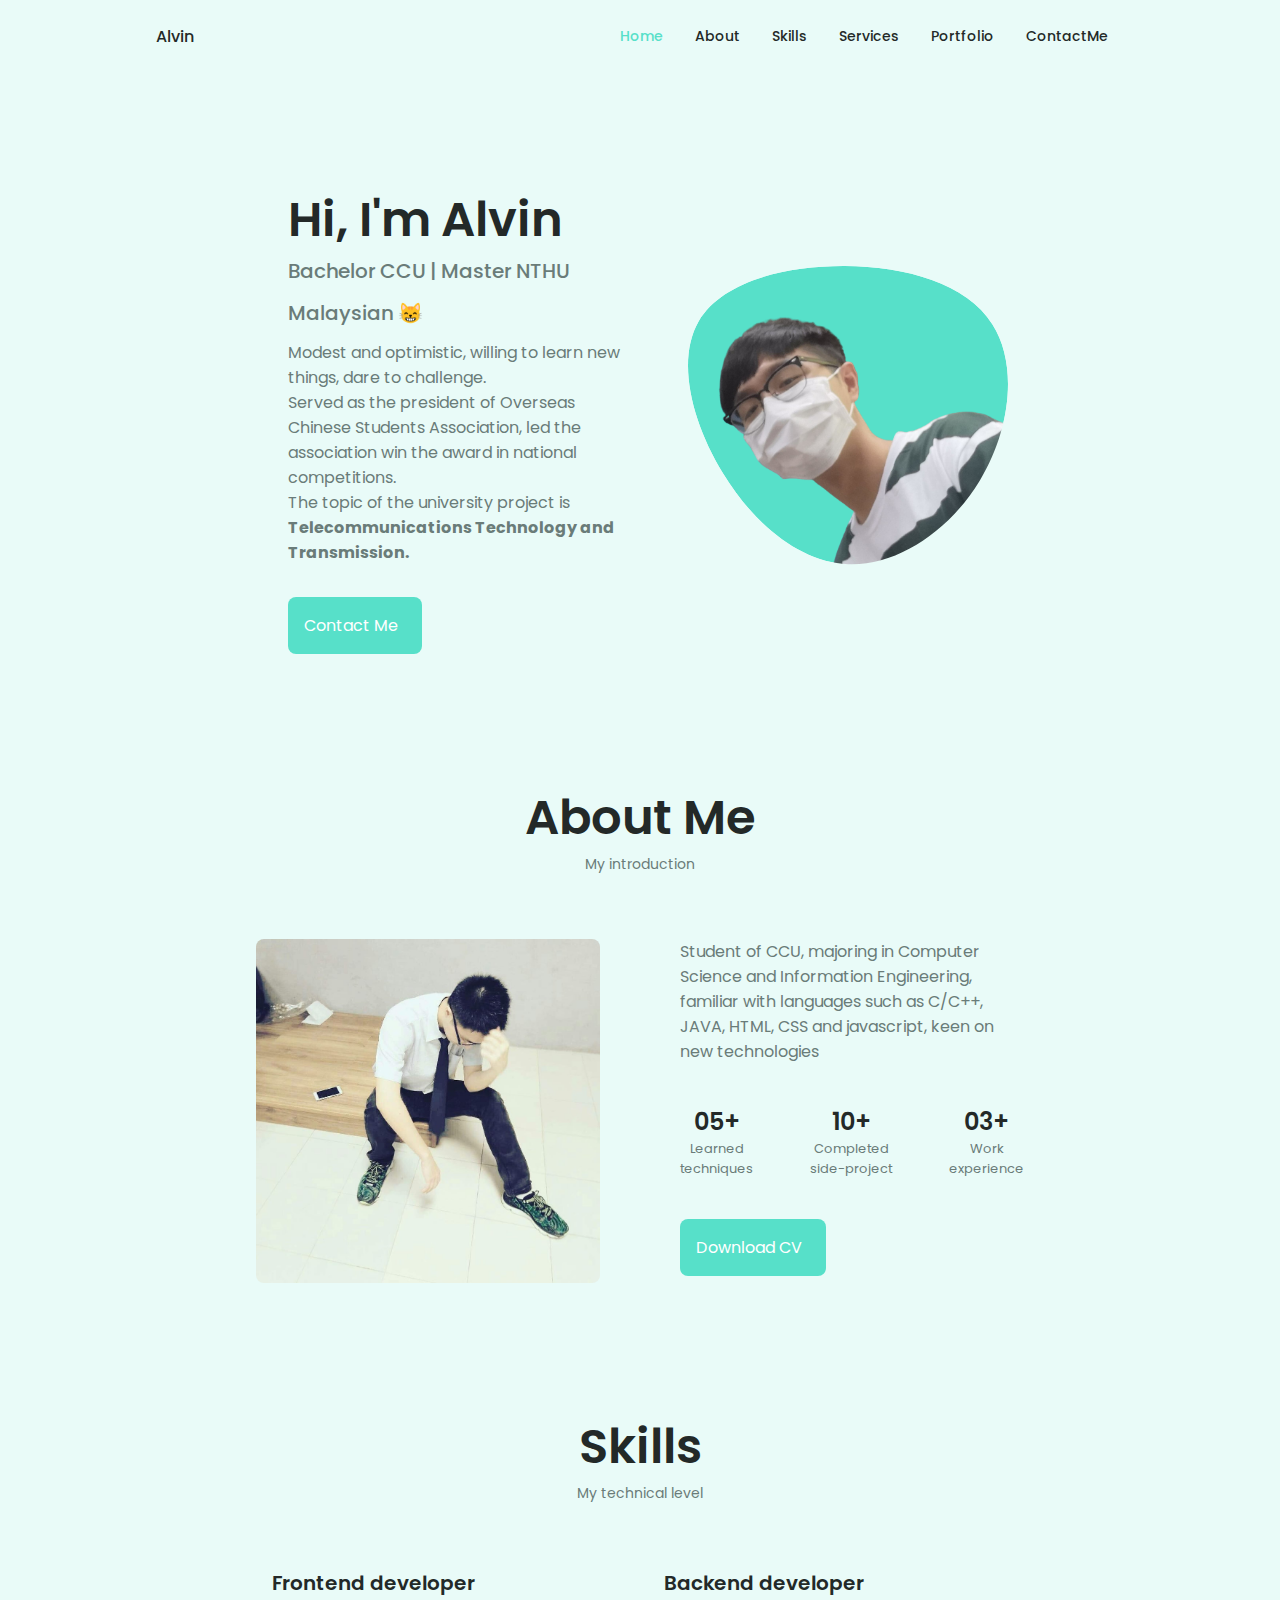
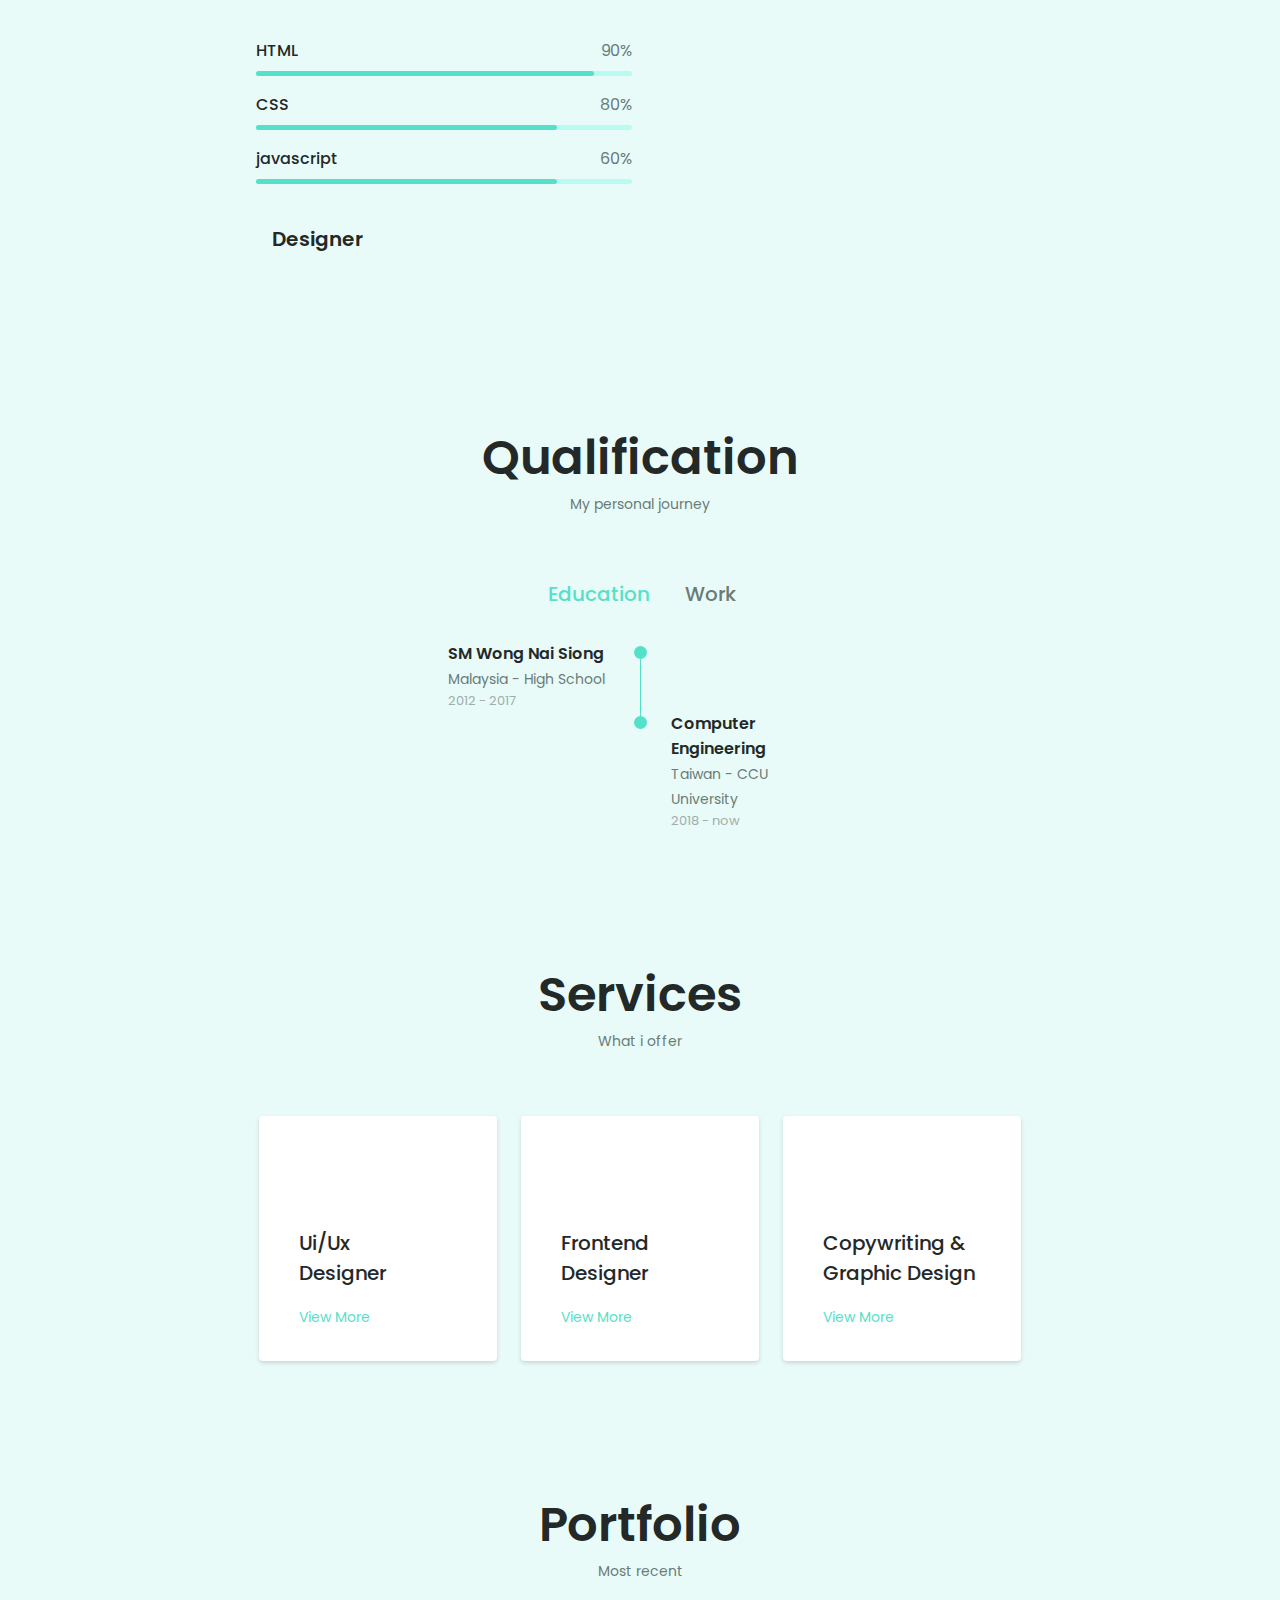
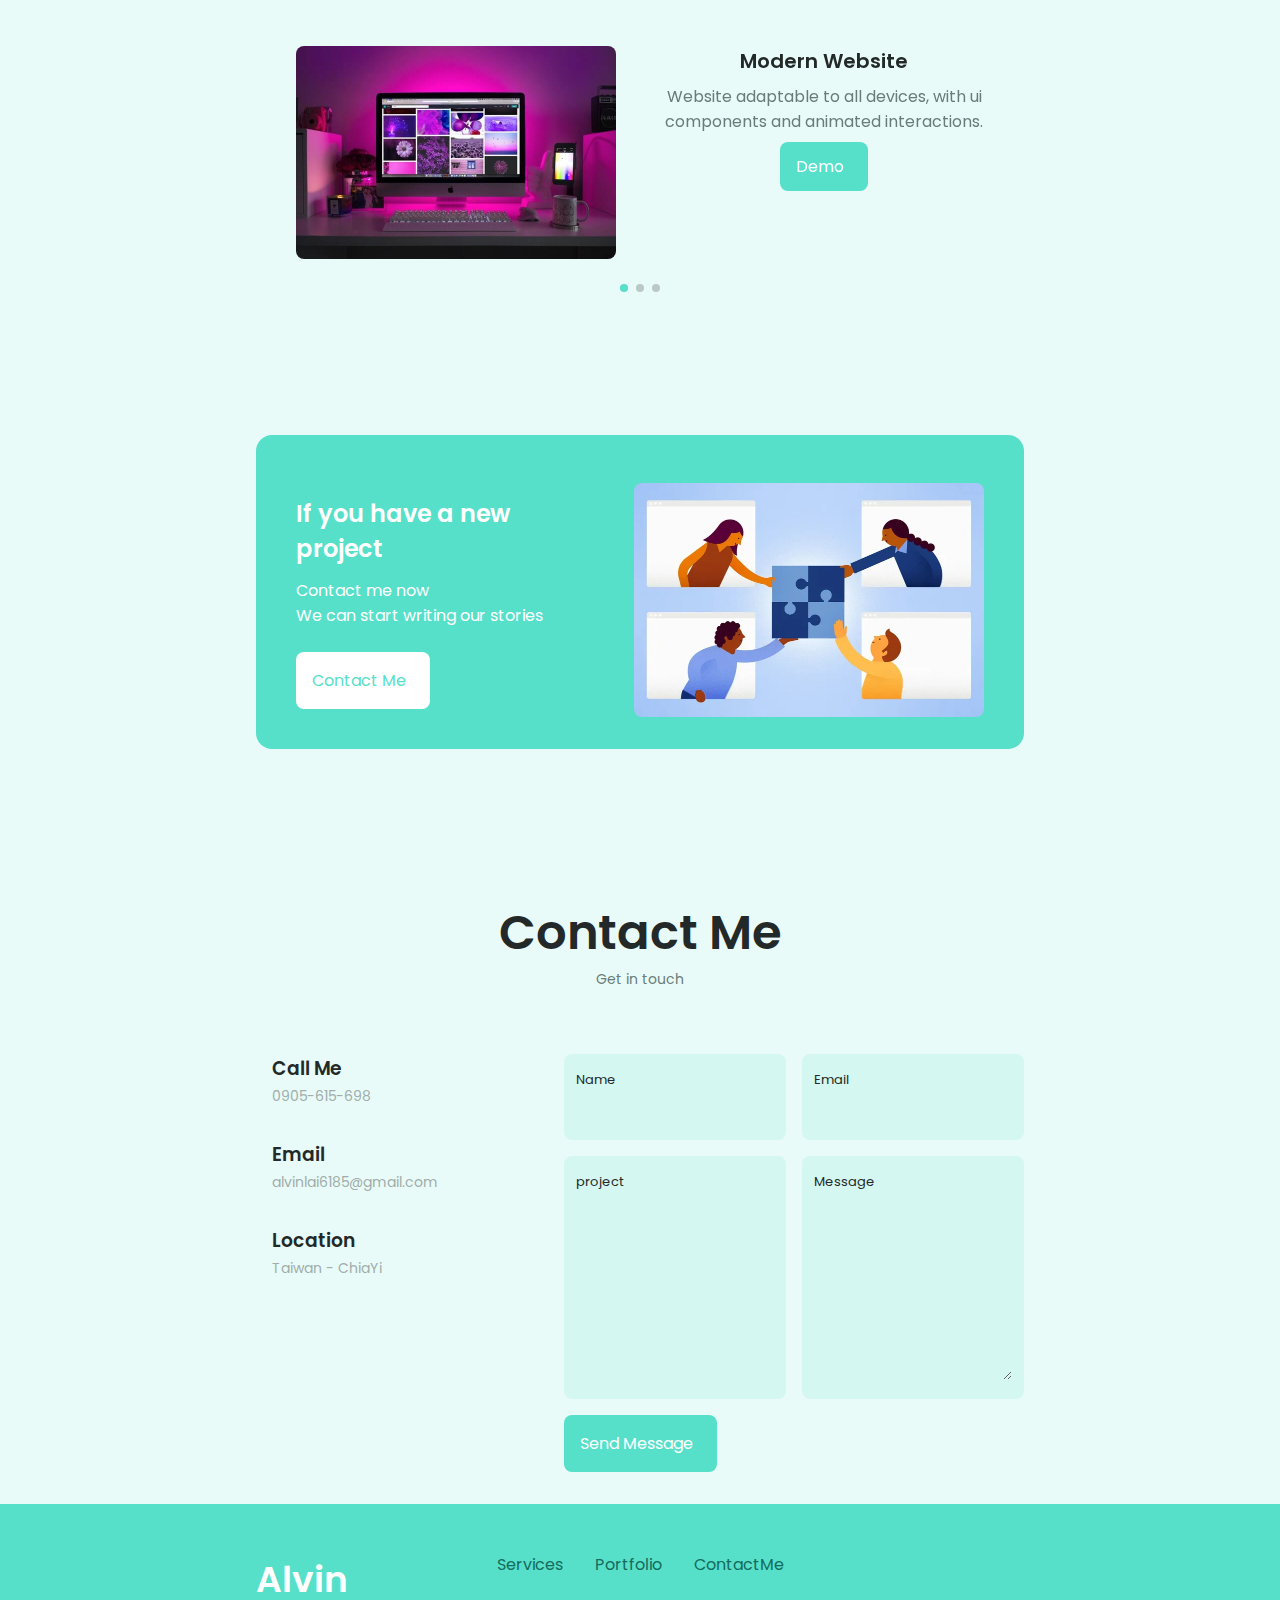
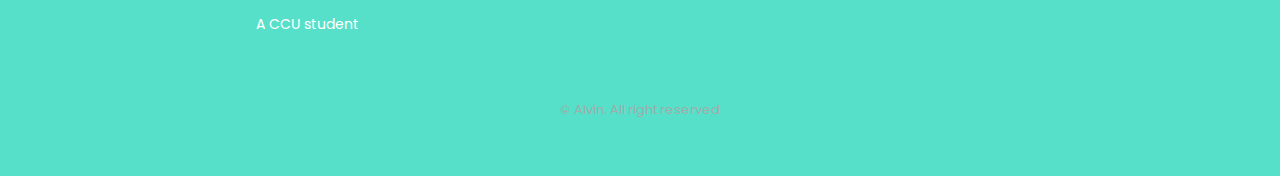
==== index.html @ 7125b904 "Update" ====
<!DOCTYPE html>
<html lang="en">

<head>
    <meta charset="UTF-8">
    <meta name="viewport" content="width=device-width, initial-scale=1.0">

    <!--==================== UNICONS ====================-->
    <link rel="stylesheet" href="https://unicons.iconscout.com/release/v4.0.0/css/line.css">

    <!--==================== SWIPER CSS ====================-->
    <link rel="stylesheet" href="assets/css/swiper-bundle.min.css">

    <!--==================== CSS ====================-->
    <link rel="stylesheet" href="assets/css/styles.css">

    <title>Responsive Portfolio Website</title>
</head>

<body>
    <!--==================== HEADER ====================-->
    <header class="header" id="header">
        <nav class="nav container">
            <a href="#" class="nav_logo">Alvin</a>
            <div class="nav_menu" id="nav-menu">
                <ul class="nav_list grid">
                    <li class="nav_item">
                        <a href="#home" class="nav_link active-link">
                            <i class="uil uil-estate nav_icon"></i> Home
                        </a>
                    </li>
                    <li class="nav_item">
                        <a href="#about" class="nav_link">
                            <i class="uil uil-user nav_icon"></i> About
                        </a>
                    </li>
                    <li class="nav_item">
                        <a href="#skills" class="nav_link">
                            <i class="uil uil-file-alt nav_icon"></i> Skills
                        </a>
                    </li>
                    <li class="nav_item">
                        <a href="#services" class="nav_link">
                            <i class="uil uil-briefcase-alt nav_icon"></i> Services
                        </a>
                    </li>
                    <li class="nav_item">
                        <a href="#portfolio" class="nav_link">
                            <i class="uil uil-scenery nav_icon"></i> Portfolio
                        </a>
                    </li>
                    <li class="nav_item">
                        <a href="#contact" class="nav_link">
                            <i class="uil uil-message nav_icon"></i> ContactMe
                        </a>
                    </li>
                </ul>
                <i class="uil uil-times nav_close" id="nav-close"></i>
            </div>

            <div class="nav_btns">
                <!-- Theme change button -->
                <i class="uil uil-moon change-theme" id="theme-button"></i>
                <div class="nav_toggle" id="nav-toggle">
                    <i class="uil uil-apps"></i>
                </div>
            </div>
        </nav>
    </header>

    <!--==================== MAIN ====================-->
    <main class="main">
        <!--==================== HOME ====================-->
        <section class="home section" id="home">
            <div class="home_container container grid">
                <div class="home_content grid">
                    <div class="home_social">
                        <a href="https://www.facebook.com/lai.alvin.148/" target="_blank" class="home_social-icon">
                            <i class="uil uil-facebook-f"></i>
                        </a>

                        <a href="https://www.linkedin.com/in/%E6%88%90%E6%97%BA-%E8%B3%B4-70732a224/" target="_blank"
                            class="home_social-icon">
                            <i class="uil uil-linkedin-alt"></i>
                        </a>

                        <a href="https://github.com/ariesinmy" target="_blank" class="home_social-icon">
                            <i class="uil uil-github-alt"></i>
                        </a>
                    </div>

                    <div class="home_img">
                        <svg class="home_blob" viewBox="0 0 200 187" xmlns="http://www.w3.org/2000/svg"
                            xmlns:xlink="http://www.w3.org/1999/xlink">
                            <mask id="mask0" mask-type="alpha">
                                <path d="M190.312 36.4879C206.582 62.1187 201.309 102.826 182.328 134.186C163.346 165.547 
                                    130.807 187.559 100.226 186.353C69.6454 185.297 41.0228 161.023 21.7403 129.362C2.45775 
                                    97.8511 -7.48481 59.1033 6.67581 34.5279C20.9871 10.1032 59.7028 -0.149132 97.9666 
                                    0.00163737C136.23 0.303176 174.193 10.857 190.312 36.4879Z" />
                            </mask>
                            <g mask="url(#mask0)">
                                <path d="M190.312 36.4879C206.582 62.1187 201.309 102.826 182.328 134.186C163.346 
                                    165.547 130.807 187.559 100.226 186.353C69.6454 185.297 41.0228 161.023 21.7403 
                                    129.362C2.45775 97.8511 -7.48481 59.1033 6.67581 34.5279C20.9871 10.1032 59.7028 
                                    -0.149132 97.9666 0.00163737C136.23 0.303176 174.193 10.857 190.312 36.4879Z" />

                                <image class="home_blob-img" x='12' y='-18' xlink:href="assets/img/alvin.png" />
                            </g>
                        </svg>
                    </div>

                    <div class="home_data">
                        <h1 class="home_title">Hi, I'm Alvin</h1>
                        <h3 class="home_subtitle">Bachelor CCU | Master NTHU</h3>
                        <h3 class="home_subtitle">Malaysian &#x1F638;</h3>
                        <p class="home_description">Modest and optimistic, willing to learn new things, dare to
                            challenge.<br>
                            Served as the president of Overseas Chinese Students Association, led the association win the
                            award in national competitions.<br>
                            The topic of the university project is <b>Telecommunications Technology and Transmission.</b></p>
                        
                        <a class="button button--flex" onclick="self.location.href='mailto:alvinlai6185@gmail.com';">
                            Contact Me<i class="uil uil-message button_icon"></i>
                        </a>
                    </div>
                </div>
            </div>
        </section>

        <!--==================== ABOUT ====================-->
        <section class="about section" id="about">
            <h2 class="section_title">About Me</h2>
            <span class="section_subtitle">My introduction</span>

            <div class="about_container container grid">
                <img src="assets/img/about_alvin.jpg" alt="" class="about_img">

                <div class="about_data">
                    <p class="about_description">Student of CCU, majoring in Computer Science and Information
                        Engineering, familiar with languages such as C/C++, JAVA, HTML, CSS and javascript, keen on new
                        technologies</p>

                    <div class="about_info">
                        <div>
                            <span class="about_info-title">05+</span>
                            <span class="about_info-name">Learned <br> techniques</span>
                        </div>

                        <div>
                            <span class="about_info-title">10+</span>
                            <span class="about_info-name">Completed <br> side-project</span>
                        </div>

                        <div>
                            <span class="about_info-title">03+</span>
                            <span class="about_info-name">Work <br> experience</span>
                        </div>
                    </div>

                    <div class="about_buttons">
                        <a download="" href="assets/pdf/Alvin.pdf" class="button button--flex">
                            Download CV<i class="uil uil-download-alt button_icon"></i>
                        </a>
                    </div>
                </div>
            </div>
        </section>

        <!--==================== SKILLS ====================-->
        <section class="skills section" id="skills">
            <h2 class="section_title" id="skills">Skills</h2>
            <span class="section_subtitle">My technical level</span>

            <div class="skills_container container grid">

                <!--======= skill 1 =======-->
                <div class="skills_content skills_open">
                    <div class="skills_header">
                        <i class="uil uil-brackets-curly skills_icon"></i>

                        <div>
                            <h1 class="skills_title">Frontend developer</h1>
                            <!-- <span class="skills_subtitle">More than 4 years</span> -->
                        </div>

                        <i class="uil uil-angle-down skills_arrow"></i>
                    </div>

                    <div class="skills_list grid">
                        <div class="skills_data">
                            <div class="skills_titles">
                                <h3 class="skills_name">HTML</h3>
                                <span class="skills_number">90%</span>
                            </div>
                            <div class="skills_bar">
                                <span class="skills_percentage skills_html"></span>
                            </div>
                        </div>

                        <div class="skills_data">
                            <div class="skills_titles">
                                <h3 class="skills_name">CSS</h3>
                                <span class="skills_number">80%</span>
                            </div>
                            <div class="skills_bar">
                                <span class="skills_percentage skills_css"></span>
                            </div>
                        </div>

                        <div class="skills_data">
                            <div class="skills_titles">
                                <h3 class="skills_name">javascript</h3>
                                <span class="skills_number">60%</span>
                            </div>
                            <div class="skills_bar">
                                <span class="skills_percentage skills_js"></span>
                            </div>
                        </div>

                    </div>
                </div>

                <!--======= skill 2 =======-->
                <div class="skills_content skills_close">
                    <div class="skills_header">
                        <i class="uil uil-server-network skills_icon"></i>

                        <div>
                            <h1 class="skills_title">Backend developer</h1>
                            <!--<span class="skills_subtitle">More than 2 years</span>-->
                        </div>

                        <i class="uil uil-angle-down skills_arrow"></i>
                    </div>

                    <div class="skills_list grid">
                        <div class="skills_data">
                            <div class="skills_titles">
                                <h3 class="skills_name">PHP</h3>
                                <span class="skills_number">80%</span>
                            </div>
                            <div class="skills_bar">
                                <span class="skills_percentage skills_php"></span>
                            </div>
                        </div>

                        <div class="skills_data">
                            <div class="skills_titles">
                                <h3 class="skills_name">Node JS</h3>
                                <span class="skills_number">70%</span>
                            </div>
                            <div class="skills_bar">
                                <span class="skills_percentage skills_node"></span>
                            </div>
                        </div>

                        <div class="skills_data">
                            <div class="skills_titles">
                                <h3 class="skills_name">Python</h3>
                                <span class="skills_number">55%</span>
                            </div>
                            <div class="skills_bar">
                                <span class="skills_percentage skills_python"></span>
                            </div>
                        </div>
                    </div>
                </div>

                <!--======= skill 3 =======-->
                <div class="skills_content skills_close">
                    <div class="skills_header">
                        <i class="uil uil-swatchbook skills_icon"></i>

                        <div>
                            <h1 class="skills_title">Designer</h1>
                            <!-- <span class="skills_subtitle">More than 5 years</span> -->
                        </div>

                        <i class="uil uil-angle-down skills_arrow"></i>
                    </div>

                    <div class="skills_list grid">
                        <div class="skills_data">
                            <div class="skills_titles">
                                <h3 class="skills_name">Figma</h3>
                                <span class="skills_number">80%</span>
                            </div>
                            <div class="skills_bar">
                                <span class="skills_percentage skills_figma"></span>
                            </div>
                        </div>

                        <div class="skills_data">
                            <div class="skills_titles">
                                <h3 class="skills_name">Sketch</h3>
                                <span class="skills_number">85%</span>
                            </div>
                            <div class="skills_bar">
                                <span class="skills_percentage skills_sketch"></span>
                            </div>
                        </div>

                        <div class="skills_data">
                            <div class="skills_titles">
                                <h3 class="skills_name">Photoshop</h3>
                                <span class="skills_number">85%</span>
                            </div>
                            <div class="skills_bar">
                                <span class="skills_percentage skills_photoshop"></span>
                            </div>
                        </div>
                    </div>
                </div>

            </div>
        </section>

        <!--==================== QUALIFICATION ====================-->
        <section class="qualification section">
            <h2 class="section_title">Qualification</h2>
            <span class="section_subtitle">My personal journey</span>

            <div class="qualification_container container">
                <div class="qualification_tabs">
                    <div class="qualification_button button--flex qualification_active" data-target='#education'>
                        <i class="uil uil-graduation-cap qualification_icon"></i>
                        Education
                    </div>

                    <div class="qualification_button button--flex" data-target='#work'>
                        <i class="uil uil-briefcase-alt qualification_icon"></i>
                        Work
                    </div>
                </div>

                <div class="qualification_sections">
                    <!--============= Qualification Content 1 =============-->
                    <div class="qualification_content qualification_active" data-content id="education">
                        <!--============= Qualification 1 =============-->
                        <div class="qualification_data">
                            <div>
                                <h3 class="qualification_title">SM Wong Nai Siong</h3>
                                <span class="qualification_subtitle">Malaysia - High School</span>
                                <div class="qualification_calendar">
                                    <i class="uil uil-calendar-alt"></i>
                                    2012 - 2017
                                </div>
                            </div>

                            <div>
                                <span class="qualification_rounder"></span>
                                <span class="qualification_line"></span>
                            </div>
                        </div>


                        <!--============= Qualification 2 =============-->
                        <div class="qualification_data">
                            <div></div>

                            <div>
                                <span class="qualification_rounder"></span>
                            </div>
                        
                            <div>
                                <h3 class="qualification_title">Computer Engineering</h3>
                                <span class="qualification_subtitle">Taiwan - CCU University</span>
                                <div class="qualification_calendar">
                                    <i class="uil uil-calendar-alt"></i>
                                    2018 - now
                                </div>
                            </div>
                        </div>
                    </div>

                    <!--============= Qualification Content 2 =============-->
                    <div class="qualification_content" data-content id="work">
                        <!--============= Qualification 1 =============-->
                        <div class="qualification_data">
                            <div>
                                <h3 class="qualification_title">Dormitory Keeper</h3>
                                <span class="qualification_subtitle">CCU University - Taiwan</span>
                                <div class="qualification_calendar">
                                    <i class="uil uil-calendar-alt"></i>
                                    2019 - now
                                </div>
                            </div>

                            <div>
                                <span class="qualification_rounder"></span>
                                <span class="qualification_line"></span>
                            </div>
                        </div>


                        <!--============= Qualification 2 =============-->
                        <div class="qualification_data">
                            <div></div>

                            <div>
                                <span class="qualification_rounder"></span>
                                <span class="qualification_line"></span>
                            </div>

                            <div>
                                <h3 class="qualification_title">Content Writer</h3>
                                <span class="qualification_subtitle">CCU A.E.R.C - Taiwan</span>
                                <div class="qualification_calendar">
                                    <i class="uil uil-calendar-alt"></i>
                                    2020 - now
                                </div>
                            </div>
                        </div>

                        <!--============= Qualification 3 =============-->
                        <div class="qualification_data">
                            <div>
                                <h3 class="qualification_title">Web Designer</h3>
                                <span class="qualification_subtitle">CCU University - Taiwan</span>
                                <div class="qualification_calendar">
                                    <i class="uil uil-calendar-alt"></i>
                                    2020 - now
                                </div>
                            </div>

                            <div>
                                <span class="qualification_rounder"></span>
                                <!-- <span class="qualification_line"></span> -->
                            </div>
                        </div>

                    </div>
                </div>
            </div>
        </section>

        <!--==================== SERVICES ====================-->
        <section class="services section" id="services">
            <h2 class="section_title">Services</h2>
            <span class="section_subtitle">What i offer</span>

            <div class="services_container container grid">
                <!-- SERVICES 1 -->
                <div class="services_content">
                    <div>
                        <i class="uil uil-web-grid services_icon"></i>
                        <h3 class="services_title">Ui/Ux <br> Designer</h3>
                    </div>

                    <span class="button button--flex button--small button--link services_button">
                        View More
                        <i class="uil uil-arrow-right button_icon"></i>
                    </span>

                    <div class="services_modal">
                        <div class="services_modal-content">
                            <h4 class="services_modal-title">Ui/Ux <br> Designer</h4>
                            <i class="uil uil-times services_modal-close"></i>

                            <ul class="services_modal-services grid">
                                <li class="services_modal-service">
                                    <i class="uil uil-check-circle services_modal-icon"></i>
                                    <p>I develop the user interface.</p>
                                </li>
                                <li class="services_modal-service">
                                    <i class="uil uil-check-circle services_modal-icon"></i>
                                    <p>Web page development.</p>
                                </li>
                                <li class="services_modal-service">
                                    <i class="uil uil-check-circle services_modal-icon"></i>
                                    <p>I create ux element interactions.</p>
                                </li>
                                <li class="services_modal-service">
                                    <i class="uil uil-check-circle services_modal-icon"></i>
                                    <p>I position your company brand.</p>
                                </li>
                            </ul>
                        </div>
                    </div>
                </div>
                <!-- SERVICES 2 -->
                <div class="services_content">
                    <div>
                        <i class="uil uil-brackets-curly services_icon"></i>
                        <h3 class="services_title">Frontend <br> Designer</h3>
                    </div>

                    <span class="button button--flex button--small button--link services_button">
                        View More
                        <i class="uil uil-arrow-right button_icon"></i>
                    </span>

                    <div class="services_modal">
                        <div class="services_modal-content">
                            <h4 class="services_modal-title">Frontend <br> Designer</h4>
                            <i class="uil uil-times services_modal-close"></i>

                            <ul class="services_modal-services grid">
                                <ul class="services_modal-services grid">
                                    <li class="services_modal-service">
                                        <i class="uil uil-check-circle services_modal-icon"></i>
                                        <p>I develop web pages based on user needs.</p>
                                    </li>
                                    <li class="services_modal-service">
                                        <i class="uil uil-check-circle services_modal-icon"></i>
                                        <p>Use HTML, CSS, JavaScript and other tools.</p>
                                    </li>
                                    <li class="services_modal-service">
                                        <i class="uil uil-check-circle services_modal-icon"></i>
                                        <p>I use Git & Github for version control.</p>
                                    </li>
                                    <li class="services_modal-service">
                                        <i class="uil uil-check-circle services_modal-icon"></i>
                                        <p>I can code till dawn LOL</p>
                                    </li>
                                </ul>
                            </ul>
                        </div>
                    </div>
                </div>
                <!-- SERVICES 3 -->
                <div class="services_content">
                    <div>
                        <i class="uil uil-pen services_icon"></i>
                        <h3 class="services_title">Copywriting & <br> Graphic Design</h3>
                    </div>

                    <span class="button button--flex button--small button--link services_button">
                        View More
                        <i class="uil uil-arrow-right button_icon"></i>
                    </span>

                    <div class="services_modal">
                        <div class="services_modal-content">
                            <h4 class="services_modal-title">Copywriting &<br> Graphic Design</h4>
                            <i class="uil uil-times services_modal-close"></i>

                            <ul class="services_modal-services grid">
                                <ul class="services_modal-services grid">
                                    <li class="services_modal-service">
                                        <i class="uil uil-check-circle services_modal-icon"></i>
                                        <p>I will understand and reinterpret your product.</p>
                                    </li>
                                    <li class="services_modal-service">
                                        <i class="uil uil-check-circle services_modal-icon"></i>
                                        <p>I do data gathering and summarizing to make it easier for readers to
                                            understand.</p>
                                    </li>
                                    <li class="services_modal-service">
                                        <i class="uil uil-check-circle services_modal-icon"></i>
                                        <p>I arranged and designed the layout of print media according to customers'
                                            needs.</p>
                                    </li>
                                </ul>
                            </ul>
                        </div>
                    </div>
                </div>
            </div>
        </section>

        <!--==================== PORTFOLIO ====================-->
        <section class="portfolio section" id="portfolio">
            <h2 class="section_title">Portfolio</h2>
            <span class="section_subtitle">Most recent</span>

            <div class="portfolio_container container swiper mySwiper">
                <div class="swiper-wrapper">
                    <!-- Portfolio 1 -->
                    <div class="portfolio_content grid swiper-slide">
                        <img src="assets/img/portfolio1.jpg" alt="portfolioPicture1" class="portfolio_img">
                        <div class="portfilio_data">
                            <h3 class="portfolio_title">Modern Website</h3>
                            <p class="portfolio_description">Website adaptable to all devices, with ui
                                components and animated interactions.
                            </p>
                            <a href="" class="button button--flex button--small portfolio_button">
                                Demo
                                <i class="uil uil-arrow-right button_icon"></i>
                            </a>
                        </div>
                    </div>

                    <!-- Portfolio 2 -->
                    <div class="portfolio_content grid swiper-slide">
                        <img src="assets/img/portfolio2.jpg" alt="portfolioPicture1" class="portfolio_img">
                        <div class="portfilio_data">
                            <h3 class="portfolio_title">Brand Design</h3>
                            <p class="portfolio_description">Website adaptable to all devices, with ui
                                components and animated interactions.
                            </p>
                            <a href="" class="button button--flex button--small portfolio_button">
                                Demo
                                <i class="uil uil-arrow-right button_icon"></i>
                            </a>
                        </div>
                    </div>

                    <!-- Portfolio 3 -->
                    <div class="portfolio_content grid swiper-slide">
                        <img src="assets/img/portfolio3.jpg" alt="portfolioPicture1" class="portfolio_img">
                        <div class="portfilio_data">
                            <h3 class="portfolio_title">Online Store</h3>
                            <p class="portfolio_description">Website adaptable to all devices, with ui
                                components and animated interactions.
                            </p>
                            <a href="" class="button button--flex button--small portfolio_button">
                                Demo
                                <i class="uil uil-arrow-right button_icon"></i>
                            </a>
                        </div>
                    </div>
                </div>

                <!-- Add Arrow -->
                <div class="swiper-button-next">
                    <i class="uil uil-angle-right-b swiper-portfolio-icon"></i>
                </div>
                <div class="swiper-button-prev">
                    <i class="uil uil-angle-left-b swiper-portfolio-icon"></i>
                </div>

                <!-- Add Pagination -->
                <div class="swiper-pagination"></div>
            </div>
        </section>

        <!--==================== PROJECT IN MIND ====================-->
        <section class="project section">
            <div class="project_bg">
                <div class="project_container container grid">
                    <div class="project_data">
                        <h2 class="project_title">If you have a new project</h2>
                        <p class="project_description">Contact me now <br> We can start writing our stories</p>
                        <a href="" class="button button--flex button--white">
                            Contact Me
                            <i class="uil uil-message project_icon button_icon"></i>
                        </a>
                    </div>

                    <img src="assets/img/project2.webp" alt="project" class="project_img">
                </div>
            </div>
        </section>

        <!-- ==================== TESTIMONIAL ====================
        <section class="testimonial section">
        </section> -->

        <!--==================== CONTACT ME ====================-->
        <section class="contact section" id="contact">
            <h2 class="section_title">Contact Me</h2>
            <span class="section_subtitle">Get in touch</span>

            <div class="contact_container container grid">
                <div>
                    <div class="contact_information">
                        <i class="uil uil-phone contact_icon"></i>

                        <div>
                            <h3 class="contct_title">Call Me</h3>
                            <span class="contact_subtitle">0905-615-698</span>
                        </div>
                    </div>

                    <div class="contact_information">
                        <i class="uil uil-envelope contact_icon"></i>

                        <div>
                            <h3 class="contct_title">Email</h3>
                            <span class="contact_subtitle">alvinlai6185@gmail.com</span>
                        </div>
                    </div>

                    <div class="contact_information">
                        <i class="uil uil-map-marker contact_icon"></i>

                        <div>
                            <h3 class="contct_title">Location</h3>
                            <span class="contact_subtitle">Taiwan - ChiaYi</span>
                        </div>
                    </div>
                </div>

                <form action="" class="contact_form grid">
                    <div class="contact_inputs grid">
                        <div class="contact_content">
                            <label for="" class="contact_label">Name</label>
                            <input type="text" class="contact_input">
                        </div>
                        <div class="contact_content">
                            <label for="" class="contact_label">Email</label>
                            <input type="email" class="contact_input">
                        </div>
                        <div class="contact_content">
                            <label for="" class="contact_label">project</label>
                            <input type="text" class="contact_input">
                        </div>
                        <div class="contact_content">
                            <label for="" class="contact_label">Message</label>
                            <textarea name="" id="" cols="" rows="7" class="contact_input"></textarea>
                        </div>

                        <div>
                            <a href="#" class="button button--flex">
                                Send Message
                                <i class="uil uil-message button_icon"></i>
                            </a>
                        </div>
                    </div>
                </form>
            </div>
        </section>
    </main>

    <!--==================== FOOTER ====================-->
    <footer class="footer">
        <div class="footer_bg">
            <div class="footer_container container grid">
                <div>
                    <h1 class="footer_title">Alvin</h1>
                    <span class="footer_subtitle">A CCU student</span>
                </div>

                <ul class="footer_links">
                    <li>
                        <a href="#services" class="footer_links">Services</a>
                    </li>
                    <li>
                        <a href="#portfolio" class="footer_links">Portfolio</a>
                    </li>
                    <li>
                        <a href="#contact" class="footer_links">ContactMe</a>
                    </li>
                </ul>

                <div class="footer_socials">
                    <a href="https://www.facebook.com/lai.alvin.148/" target="_blank" class="footer_social">
                        <i class="uil uil-facebook-f"></i>
                    </a>

                    <a href="https://www.instagram.com/lai.alvin.148/" target="_blank" class="footer_social">
                        <i class="uil uil-instagram"></i>
                    </a>

                    <a href="https://twitter.com/ALVINLA76137565" target="_blank" class="footer_social">
                        <i class="uil uil-twitter-alt"></i>
                    </a>
                </div>
            </div>

            <p class="footer_copy">&#169; Alvin. All right reserved</p>
        </div>
    </footer>

    <!--==================== SCROLL TOP ====================-->
    <a href="#" class="scrollup" id="scroll-up">
        <i class="uil uil-arrow-up scrollup_icon"></i>
    </a>

    <!--==================== SWIPER JS ====================-->
    <script src="assets/js/swiper-bundle.min.js"></script>

    <!--==================== MAIN JS ====================-->
    <script src="assets/js/main.js"></script>
</body>

</html>

<!-- u can get icon here-->
<!-- https://iconscout.com/unicons -->
---- assets/css/styles.css ----
/*==================== GOOGLE FONTS ====================*/
@import url('https://fonts.googleapis.com/css2?family=Poppins:wght@400;500;600&display=swap');

/*==================== VARIABLES CSS ====================*/
:root {
    --header-height: 3rem;

    /*========== Colors ==========*/
    /* Change favorite color */
    --hue-color: 170;
    /*Purple 250 - Green 142 - Blue 230 - Pink 340*/

    /* HSL color mode */
    --first-color: hsl(var(--hue-color), 69%, 61%);
    --first-color-second: hsl(var(--hue-color), 69%, 61%);
    --first-color-third: hsl(var(--hue-color), 69%, 95%);
    --first-color-alt: hsl(var(--hue-color), 57%, 53%);
    --first-color-lighter: hsl(var(--hue-color), 92%, 85%);
    --first-color-dark: hsl(var(--hue-color), 70%, 25%);
    --title-color: hsl(var(--hue-color), 8%, 15%);
    --text-color: hsl(var(--hue-color), 8%, 45%);
    --text-color-light: hsl(var(--hue-color), 8%, 65%);
    --input-color: hsl(var(--hue-color), 70%, 90%);
    --body-color: hsl(var(--hue-color), 60%, 99%);
    --container-color: #fff;
    --scroll-bar-color: hsl(var(--hue-color), 12%, 90%);
    --scroll-thumb-color: hsl(var(--hue-color), 12%, 70%);

    /*========== Font and typography ==========*/
    --body-font: 'Poppins', sans-serif;

    /* 使用rem單位來設計字體大小.5rem = 8px, 1rem = 16px, 1.5rem = 24px ... */
    --big-font-size: 2rem;
    --h1-font-size: 1.5rem;
    --h2-font-size: 1.25rem;
    --h3-font-size: 1.125rem;
    --normal-font-size: .938rem;
    --small-font-size: .813rem;
    --smaller-font-size: .75rem;

    /*========== Font weight 字體寬度 ==========*/
    --font-medium: 500;
    --font-semi-bold: 600;

    /*========== Margenes Bottom ==========*/
    /* .25rem = 4px, .5rem = 8px, .75rem = 12px ... */
    --mb-0-25: .25rem;
    --mb-0-5: .5rem;
    --mb-0-75: .75rem;
    --mb-1: 1rem;
    --mb-1-5: 1.5rem;
    --mb-2: 2rem;
    --mb-2-5: 2.5rem;
    --mb-3: 3rem;

    /*========== z index z軸的數值 ==========*/
    --z-tooltip: 10;
    --z-fixed: 100;
    --z-modal: 1000;
}

/* Font size for large devices */
@media screen and (min-width: 968px) {
    :root {
        --big-font-size: 3rem;
        --h1-font-size: 2.25rem;
        --h2-font-size: 1.5rem;
        --h3-font-size: 1.25rem;
        --normal-font-size: 1rem;
        --small-font-size: .875rem;
        --smaller-font-size: .813rem;
    }
}

/*========== Variables Dark theme ==========*/
body.dark-theme {
    /* HSL color mode */
    --first-color-second: hsl(var(--hue-color), 30%, 8%);
    --first-color-third: hsl(var(--hue-color), 28%, 12%);
    --title-color: hsl(var(--hue-color), 8%, 95%);
    --text-color: hsl(var(--hue-color), 8%, 75%);
    --input-color: hsl(var(--hue-color), 29%, 16%);
    --body-color: hsl(var(--hue-color), 28%, 12%);
    --container-color: hsl(var(--hue-color), 29%, 16%);
}

/*========== Button Dark/Light ==========*/
.nav_btns {
    display: flex;
    align-items: center;
}

.change-theme {
    font-size: 1.25rem;
    color: var(--title-color);
    margin-right: var(--mb-1);
    cursor: pointer;
}

.change-theme:hover {
    color: var(--first-color);
}

/*==================== BASE ====================*/
/* 星號表示選擇所有元素 */
* {
    box-sizing: border-box;
    padding: 0;
    margin: 0;
}

html {
    scroll-behavior: smooth;
}

body {
    margin: 0 0 var(--header-height) 0;
    font-family: var(--body-font);
    font-size: var(--normal-font-size);
    background-color: var(--first-color-third);
    color: var(--text-color);
}

h1,
h2,
h3,
h4 {
    color: var(--title-color);
    font-weight: var(--font-semi-bold);
}

ul {
    list-style: none;
}

a {
    text-decoration: none;
}

img {
    max-width: 100%;
    height: auto;
}
/*==================== REUSABLE CSS CLASSES 可重複使用的 CSS 類別 ====================*/
.section {
    padding: 2rem 0 4rem;
    /*top left&right bottom */
}

.section_title {
    font-size: var(--big-font-size);
}

.section_subtitle {
    display: block;
    font-size: var(--small-font-size);
    margin-bottom: var(--mb-3);
}

.section_title,
.section_subtitle {
    text-align: center;
}

/*==================== LAYOUT ====================*/
.container {
    max-width: 768px;
    margin-left: var(--mb-1-5);
    margin-right: var(--mb-1-5);
}

.grid {
    display: grid;
    gap: 1rem;
    /* row 和 column 都是 1.5 */
}

.header {
    width: 100%;
    position: fixed;
    bottom: 0;
    left: 0;
    z-index: var(--z-fixed);
    background-color: var(--first-color-third);
}

/*==================== NAV ====================*/
.nav {
    max-width: 968px;
    height: var(--header-height);
    display: flex;
    justify-content: space-between;
    align-items: center;
}

.nav_logo,
.nav_toggle {
    color: var(--title-color);
    font-weight: var(--font-medium);
}

.nav_logo:hover {
    /* 當鼠標在 nav_logo 的element上面時*/
    color: var(--first-color);
}

.nav_toggle {
    font-size: 1.1rem;
    cursor: pointer;
    /*規定鼠標的樣式，pointer是一隻手的圖案*/
}

.nav_toggle:hover {
    color: var(--first-color);
}

@media screen and (max-width: 767px) {
    .nav_menu {
        position: fixed;
        bottom: -100%;
        left: 0;
        width: 100%;
        background-color: var(--body-color);
        padding: 2rem 1.5rem 4rem;
        box-shadow: 0 -1px 4px rgba(0, 0, 0, .15);
        border-radius: 1.5rem 1.5rem 0 0;
        transition: .3s;
        /* 經過 0.5s 後切換為這裡設定的效果 */
    }
}

.nav_list {
    grid-template-columns: repeat(3, 1fr);
    gap: 2rem;
}

.nav_link {
    display: flex;
    flex-direction: column;
    align-items: center;
    font-size: var(--small-font-size);
    color: var(--title-color);
    font-weight: var(--font-medium);
}

.nav_link:hover {
    color: var(--first-color);
}

.nav_icon {
    font-size: 1.5rem;
}

.nav_close {
    position: absolute;
    right: 1.3rem;
    bottom: .5rem;
    font-size: 1.5rem;
    cursor: pointer;
    color: var(--first-color);
}

.nav_close:hover {
    color: var(--first-color-alt);
}

/* show menu */
.show-menu {
    bottom: 0%;
}

/* Active link */
.active-link {
    color: var(--first-color);
}

/* Change background header */
.scroll-header {
    box-shadow: 0 -1px 4px rgba(0, 0, 0, .15);
}

/*==================== HOME ====================*/
.home_container {
    display: flex;
    gap: 1rem;
    /* 用来设置网格行与列之间的间隙 */
}

.home_content {
    grid-template-columns: .5fr 3fr;
    /*將垂直空間分割成 0.5/3.5 和 3/3.5 */
    padding-top: 3.5rem;
    align-items: center;
}

.home_social {
    display: grid;
    grid-template-columns: max-content;
    row-gap: 1rem;
}

.home_social-icon {
    font-size: 1.25rem;
    color: var(--first-color);
}

.home_social-icon:hover {
    color: var(--first-color-alt);
}

.home_blob {
    width: 200px;
    fill: var(--first-color);
}

.home_blob-img {
    height: 300px;
    width: 190px;
}

.home_data {
    grid-column: 1/3;
}

.home_title {
    font-size: var(--big-font-size);
}

.home_subtitle {
    font-size: var(--h3-font-size);
    color: var(--text-color);
    font-weight: var(--font-medium);
    margin-bottom: var(--mb-0-75);
}

.home_description {
    margin-bottom: var(--mb-2);
}

.home_scroll {
    display: none;
}

.home_scroll-button {
    color: var(--first-color);
    transition: .3s;
}

.home_scroll-button:hover {
    transform: translateY(0.25rem);
}

.home_scroll-mouse {
    font-size: 2rem;
}

.home_scroll-name {
    font-size: var(--small-font-size);
    color: var(--title-color);
    font-weight: var(--font-medium);
    margin-right: var(--mb-0-25);
}

.home_scroll-arrow {
    font-size: 1.25rem;
}

/*==================== BUTTONS ====================*/
.button {
    display: inline-block;
    background-color: var(--first-color);
    color: #fff;
    padding: 1rem;
    border-radius: .5rem;
    font-size: var(--font-medium);
}

.button:hover {
    background-color: var(--first-color-alt);
}

.button_icon {
    font-size: 1.25rem;
    margin-left: var(--mb-0-5);
    transition: .3s;
}

.button--white {
    background-color: #fff;
    color: var(--first-color);
}

.button--white:hover {
    background-color: #fff;
}

.button--flex {
    display: inline-flex;
    align-items: center;
}

.button--small {
    padding: .75rem 1rem;
}

.button--link {
    padding: 0;
    background-color: transparent;
    color: var(--first-color);
}

.button--link:hover {
    background-color: transparent;
    color: var(--first-color-alt);
}

/*==================== ABOUT ====================*/
.about_img {
    width: 200px;
    border-radius: .5rem;
    justify-self: center;
    align-self: center;
}

.about_description {
    text-align: center;
    margin-bottom: var(--mb-2-5);
}

.about_info {
    display: flex;
    justify-content: space-evenly;
    margin-bottom: var(--mb-2-5);
}

.about_info-title {
    font-size: var(--h2-font-size);
    font-weight: var(--font-semi-bold);
    color: var(--title-color);
}

.about_info-name {
    font-size: var(--smaller-font-size);
}

.about_info-title,
.about_info-name {
    display: block;
    text-align: center;
}

.about_buttons {
    display: flex;
    justify-content: center;
}

/*==================== SKILLS ====================*/
.skills_container {
    row-gap: 0;
}

.skills_header {
    display: flex;
    align-items: center;
    margin-bottom: var(--mb-2-5);
    cursor: pointer;
}

.skills_icon,
.skills_arrow {
    font-size: 2rem;
    color: var(--first-color);
}

.skills_icon {
    margin-right: var(--mb-1);
}

.skills_title {
    font-size: var(--h3-font-size);
}

.skills_subtitle {
    font-size: var(--small-font-size);
    color: var(--text-color-light);
}

.skills_arrow {
    margin-left: auto;
    transition: .4s;
}

.skills_titles {
    display: flex;
    justify-content: space-between;
    /*项目在行与行之间留有间隔*/
    margin-bottom: var(--mb-0-5);
}

.skills_name {
    font-size: var(--normal-font-size);
    font-weight: var(--font-medium);
}

.skills_bar,
.skills_percentage {
    height: 5px;
    border-radius: .25rem;
}

.skills_bar {
    background-color: var(--first-color-lighter);
}

.skills_percentage {
    display: block;
    /*此元素将显示为块级元素，此元素前后会带有换行符*/
    background-color: var(--first-color);
}

.skills_html {
    width: 90%;
}

.skills_css {
    width: 80%;
}

.skills_js {
    width: 80%;
}

.skills_react {
    width: 85%;
}

.skills_php {
    width: 80%;
}

.skills_node {
    width: 70%;
}

.skills_firebase {
    width: 90%;
}

.skills_python {
    width: 55%;
}

.skills_figma {
    width: 80%;
}

.skills_sketch {
    width: 85%;
}

.skills_photoshop {
    width: 85%;
}

.skills_close .skills_list {
    height: 0;
    overflow: hidden;
}

.skills_open .skills_list {
    height: max-content;
    /* why? */
    margin-bottom: var(--mb-2-5);
}

.skills_open .skills_arrow {
    transform: rotate(-180deg);
}

/*==================== QUALIFICATION ====================*/
.qualification_container {
    position: initial;
    z-index: auto;
}

.qualification_tabs {
    display: flex;
    justify-content: space-evenly;
    margin-bottom: var(--mb-2);
}

.qualification_button {
    font-size: var(--h3-font-size);
    font-weight: var(--font-medium);
    cursor: pointer;
}

.qualification_button:hover {
    color: var(--first-color);
}

.qualification_icon {
    font-size: 1.8rem;
    margin-right: var(--mb-0-25);
}

.qualification_data {
    display: grid;
    grid-template-columns: 1fr max-content 1fr;
    column-gap: 1.5rem;
}

.qualification_title {
    font-size: var(--normal-font-size);
    font-weight: var(--font-semi-bold);
}

.qualification_subtitle {
    /* display: inline-block; */
    font-size: var(--small-font-size);
    margin-bottom: var(--mb-1);
}

.qualification_calendar {
    font-size: var(--smaller-font-size);
    color: var(--text-color-light);
}

.qualification_rounder {
    display: inline-block;
    width: 13px;
    height: 13px;
    background-color: var(--first-color);
    border-radius: 50%;
}

.qualification_line {
    display: block;
    position: relative;
    width: 1px;
    height: 100%;
    background-color: var(--first-color);
    transform: translate(6px, -7px);
    /* position: initial; */
    z-index: -1;
}

.qualification [data-content] {
    display: none;
}

.qualification_active[data-content] {
    display: block;
}

.qualification_button.qualification_active {
    color: var(--first-color);
}

.qualification_sections {
    display: flex;
    justify-content: center;
}

/*==================== SERVICES ====================*/
.services_container {
    gap: 1.5rem;
    grid-template-columns: repeat(2, 1fr);
}

.services_content {
    /* position: relative; */
    background-color: var(--container-color);
    padding: 3.5rem .5rem 1.25rem 1.5rem;
    border-radius: .25rem;
    box-shadow: 0 2px 4px rgba(0, 0, 0, .15);
    transition: .3s;
}

.services_content:hover {
    box-shadow: 0 4px 8px rgba(0, 0, 0, .15);
}

.services_icon {
    display: block;
    font-size: 1.5rem;
    color: var(--first-color);
    margin-bottom: var(--mb-1);
}

.services_title {
    font-size: var(--h3-font-size);
    margin-bottom: var(--mb-1);
    font-weight: var(--font-medium);
}

.services_button {
    cursor: pointer;
    font-size: var(--small-font-size);
}

.services_button:hover .button_icon {
    transform: translate(.25rem);
}

.services_modal {
    position: fixed;
    top: 0;
    left: 0;
    right: 0;
    bottom: 0;
    background-color: rgba(0, 0, 0, .5);
    display: flex;
    align-items: center;
    justify-content: center;
    padding: 0 1rem;
    z-index: var(--z-modal);
    opacity: 0;
    /*设置元素的不透明等级, 0(完全透明) ~ 1（完全不透明）*/
    visibility: hidden;
    /*属性规定元素是否可见, hidden隐藏，visible可见 */
    transition: .3s;
}

.services_modal-content {
    position: relative;
    background-color: var(--container-color);
    padding: 1.5rem;
    border-radius: .5rem;
}

.services_modal-services {
    row-gap: 1rem;
}

.services_modal-service {
    display: flex;
}

.services_modal-title {
    font-size: var(--h3-font-size);
    font-weight: var(--font-medium);
    margin-bottom: var(--mb-1-5);
}

.services_modal-close {
    position: absolute;
    top: 1rem;
    right: 1rem;
    font-size: 1.5rem;
    color: var(--first-color);
    cursor: pointer;
}

.services_modal-icon {
    color: var(--first-color);
    margin-right: var(--mb-0-25);
}


/* Active Modal */
.active-modal {
    opacity: 1;
    visibility: visible;
}

/*==================== PORTFOLIO ====================*/
.portfolio_container {
    overflow: initial;
}

.portfolio_content {
    padding: 0 1.5rem;
}

.portfolio_img {
    width: 265px;
    border-radius: .5rem;
    justify-self: center;
}

.portfolio_title {
    font-size: var(--h3-font-size);
    margin-bottom: var(--mb-0-5);
}

.portfolio_description {
    margin-bottom: var(--mb-0-5);
}

.portfolio_button:hover .button_icon {
    transform: translateX(.25rem);
}

.swiper-wrapper{
    z-index: -1;
}

.swiper-button-prev::after,
.swiper-button-next::after {
    content: '';
}

.swiper-portfolio-icon {
    font-size: 2rem;
    color: var(--first-color);
}

.swiper-button-prev {
    left: -.5rem;
}

.swiper-button-next {
    right: -.5rem;
}

.swiper-container-horizontal>.swiper-pagination-bullets {
    bottom: -2.5rem;
}

.swiper-pagination-bullet-active {
    background-color: var(--first-color);
}

.swiper-button-prev,
.swiper-button-next,
.swiper-pagination-bullet {
    outline: none;
}
.swiper-pagination{
    transform: translateY(50px);
}
/*==================== PROJECT IN MIND ====================*/
.project_img {
    border-radius: .5rem;
    width: 350px;
    justify-self: center;
    align-self: center;
}

.project {
    text-align: center;
}

.project_bg {
    background-color: var(--first-color-second);
    padding-top: 3rem;
    padding-bottom: 1.25rem;
}

.project_title {
    font-size: var(--h2-font-size);
    margin-bottom: var(--mb-0-75);
}

.project_description {
    margin-bottom: var(--mb-1-5);
}

.project_title,
.project_description {
    color: #fff;
}

/*==================== TESTIMONIAL ====================*/


/*==================== CONTACT ME ====================*/
.contact_container {
    row-gap: 3rem;
}

.contact_information {
    display: flex;
    margin-bottom: var(--mb-2);
}

.contact_icon {
    font-size: 2rem;
    color: var(--first-color);
    margin-right: var(--mb-1);
}

.contact_title {
    font-size: var(--h3-font-size);
    font-weight: var(--font-medium);
}

.contact_subtitle {
    font-size: var(--small-font-size);
    color: var(--text-color-light);
}

.contact_content {
    background-color: var(--input-color);
    border-radius: .5rem;
    padding: .75rem;
}

.contact_label {
    font-size: var(--smaller-font-size);
    color: var(--title-color);
}


.contact_input {
    width: 100%;
    background-color: var(--input-color);
    color: var(--text-color);
    font-family: var(--body-font);
    font-size: var(--normal-font-size);
    border: none;
    outline: none;
    padding: .25rem .5rem .5rem 0;
}

/*==================== FOOTER ====================*/
.footer {
    /* padding-top: 2rem; */
}

.footer_container {
    row-gap: 3rem;
}

.footer_bg {
    background-color: var(--first-color-second);
    padding: 2rem 0 3rem;
    z-index: var(--z-modal);
}

.footer_title {
    font-size: var(--h1-font-size);
    margin-bottom: var(--mb-0-25);
}

.footer_subtitle {
    font-size: var(--small-font-size);
}

.footer_links {
    display: flex;
    flex-direction: column;
    row-gap: 1.5rem;
    color: var(--first-color-dark);
    margin-bottom: 0.5rem;
}

.footer_links:hover {
    color: var(--first-color-lighter);
}

.footer_socials {
    color: #fff;
}

.footer_social {
    font-size: 1.25rem;
    margin-right: var(--mb-1-5);
}

.footer_social:hover {
    color: var(--first-color-lighter);
}

.footer_copy {
    font-size: var(--smaller-font-size);
    text-align: center;
    color: var(--text-color-light);
    margin-top: var(--mb-2);
}

.footer_title,
.footer_subtitle,
.footer_link,
.footer_social {
    color: #fff;
}

/*========== SCROLL UP ==========*/
.scrollup {
    position: fixed;
    right: 1rem;
    bottom: -20%;
    background-color: var(--first-color);
    opacity: .8;
    padding: 0 .3rem;
    border-radius: .4rem;
    z-index: var(--z-tooltip);
    transition: .4s;
}

.scrollup:hover {
    background-color: var(--first-color-alt);
}

.scrollup_icon {
    font-size: 1.5rem;
    color: #fff;
}

/* Show scroll */
.show_scroll {
    bottom: 5rem;
}

/*========== SCROLL BAR ==========*/
::-webkit-scrollbar {
    width: .60rem;
    background-color: var(--scroll-bar-color);
    border-radius: .5rem;
}

::-webkit-scrollbar-thumb {
    background-color: var(--scroll-thumb-color);
    border-radius: .5rem;
}

/*==================== MEDIA QUERIES ====================*/
/* For small devices */
@media screen and (max-width: 350px) {
    .container {
        margin-left: 1rem;
    }

    /* .nav_menu{
    } */

    .home_content {
        grid-template-columns: .25fr 3fr;
    }

    .home_blob {
        width: 180px;
    }

    .skills_title {
        font-size: var(--normal-font-size);
    }

    .qualification_data {
        gap: .5rem;
    }

    .services_container {
        grid-template-columns: max-content;
        justify-content: center;
    }

    .services_content {
        padding-right: 3.5rem;
    }

    .services_modal {
        padding: 0 .5rem;
    }

    .project_img {
        width: 200px;
    }
}

/* For medium devices */
@media screen and (min-width: 568px) {
    .home_content {
        grid-template-columns: max-content 1fr 1fr;
    }

    .home_data {
        grid-column: initial;
    }

    .home_img {
        order: 1;
        justify-self: center;
    }

    .about_container,
    .skills_container,
    .portfolio_content,
    .project_container,
    .contact_container,
    .footer_container {
        grid-template-columns: repeat(2, 1fr);
    }

    .qualification_sections {
        display: grid;
        grid-template-columns: 0.6fr;
        justify-content: center;
    }
}

@media screen and (min-width: 768px) {
    .container {
        margin-left: auto;
        margin-right: auto;
    }

    body {
        margin: 0;
    }

    .section {
        padding: 6rem 0 2rem;
    }

    .section_subtitle {
        margin-bottom: 4rem;
    }

    .header {
        top: 0;
        bottom: initial;
    }

    .header,
    .main,
    .footer_container {
        padding: 0 1rem;
        /* top&bottom left&right*/
    }

    .nav {
        height: calc(var(--header-height) + 1.5rem);
        column-gap: 1rem;
    }

    .nav_icon,
    .nav_close,
    .nav_toggle {
        display: none;
    }

    .nav_list {
        display: flex;
        column-gap: 2rem;
    }

    .nav_menu {
        margin-left: auto;
    }

    .change-theme {
        margin: 0;
    }

    .home_container {
        row-gap: 5rem;
    }

    .home_content {
        padding-top: 5.5rem;
        column-gap: 2rem;
    }

    .home_blob {
        width: 270px;
    }

    .home_scroll {
        display: block;
    }

    .home_scroll-button {
        margin-left: 3rem;
    }

    .about_container {
        column-gap: 5rem;
    }

    .about_img {
        width: 350px;
    }

    .about_description {
        text-align: initial;
    }

    .about_info {
        justify-content: space-between;
    }

    .about_buttons {
        justify-content: initial;
    }

    .qualification_tabs {
        justify-content: center;
    }

    .qualification_button {
        margin: 0 var(--mb-1);
    }

    .qualification_sections {
        grid-template-columns: .5fr;
    }

    .services_container {
        grid-template-columns: repeat(3, 1fr);
        justify-content: center;
    }

    .services_icon {
        font-size: 2rem;
    }

    .services_content {
        padding: 6rem 0 2rem 2.5rem;
    }

    .services_modal-content {
        width: 450px;
    }

    .portfolio_img {
        width: 320px;
    }

    .portfolio_content {
        text-align: center;
    }

    .project {
        text-align: initial;
    }

    .project_bg {
        background: none;
    }

    .project_container {
        background-color: var(--first-color-second);
        border-radius: 1rem;
        padding: 3rem 2.5rem 2rem;
        grid-template-columns: 1fr max-content;
        column-gap: 3rem;
    }

    .project_data {
        padding-top: .8rem;
    }

    .footer_container {
        grid-template-columns: repeat(3, 1fr);
    }

    .footer_bg {
        padding: 3rem 0 3.5rem;
    }

    .footer_links {
        flex-direction: row;
        column-gap: 2rem;
    }

    .footer_socials {
        justify-self: flex-end;
    }

    .footer_copy {
        margin-top: 4rem;
    }
}

/* For large devices */
@media screen and (min-width: 1024px) {

    .header,
    .main,
    .footer_container {
        padding: 0;
        /* all 0*/
    }

    .home_blob {
        width: 320px;
    }

    .home_social {
        transform: translate(-6rem);
    }

    .services_container {
        grid-template-columns: repeat(3, 238px);
    }

    .portfolio_content {
        column-gap: rem;
    }

    .swiper-portfolio-icon {
        font-size: 3.5rem;
    }

    .swiper-button-prev {
        left: -3.5rem;
    }

    .swiper-button-next {
        right: -3.5rem;
    }

    .swiper-container-horizontal>.swiper-pagination-bullets {
        bottom: -4.5rem;
    }

    .contact_form {
        width: 460px;
    }

    .contact_inputs {
        grid-template-columns: repeat(2, 1fr);
    }
}

/* what is flex */
/* https://www.ruanyifeng.com/blog/2015/07/flex-grammar.html */
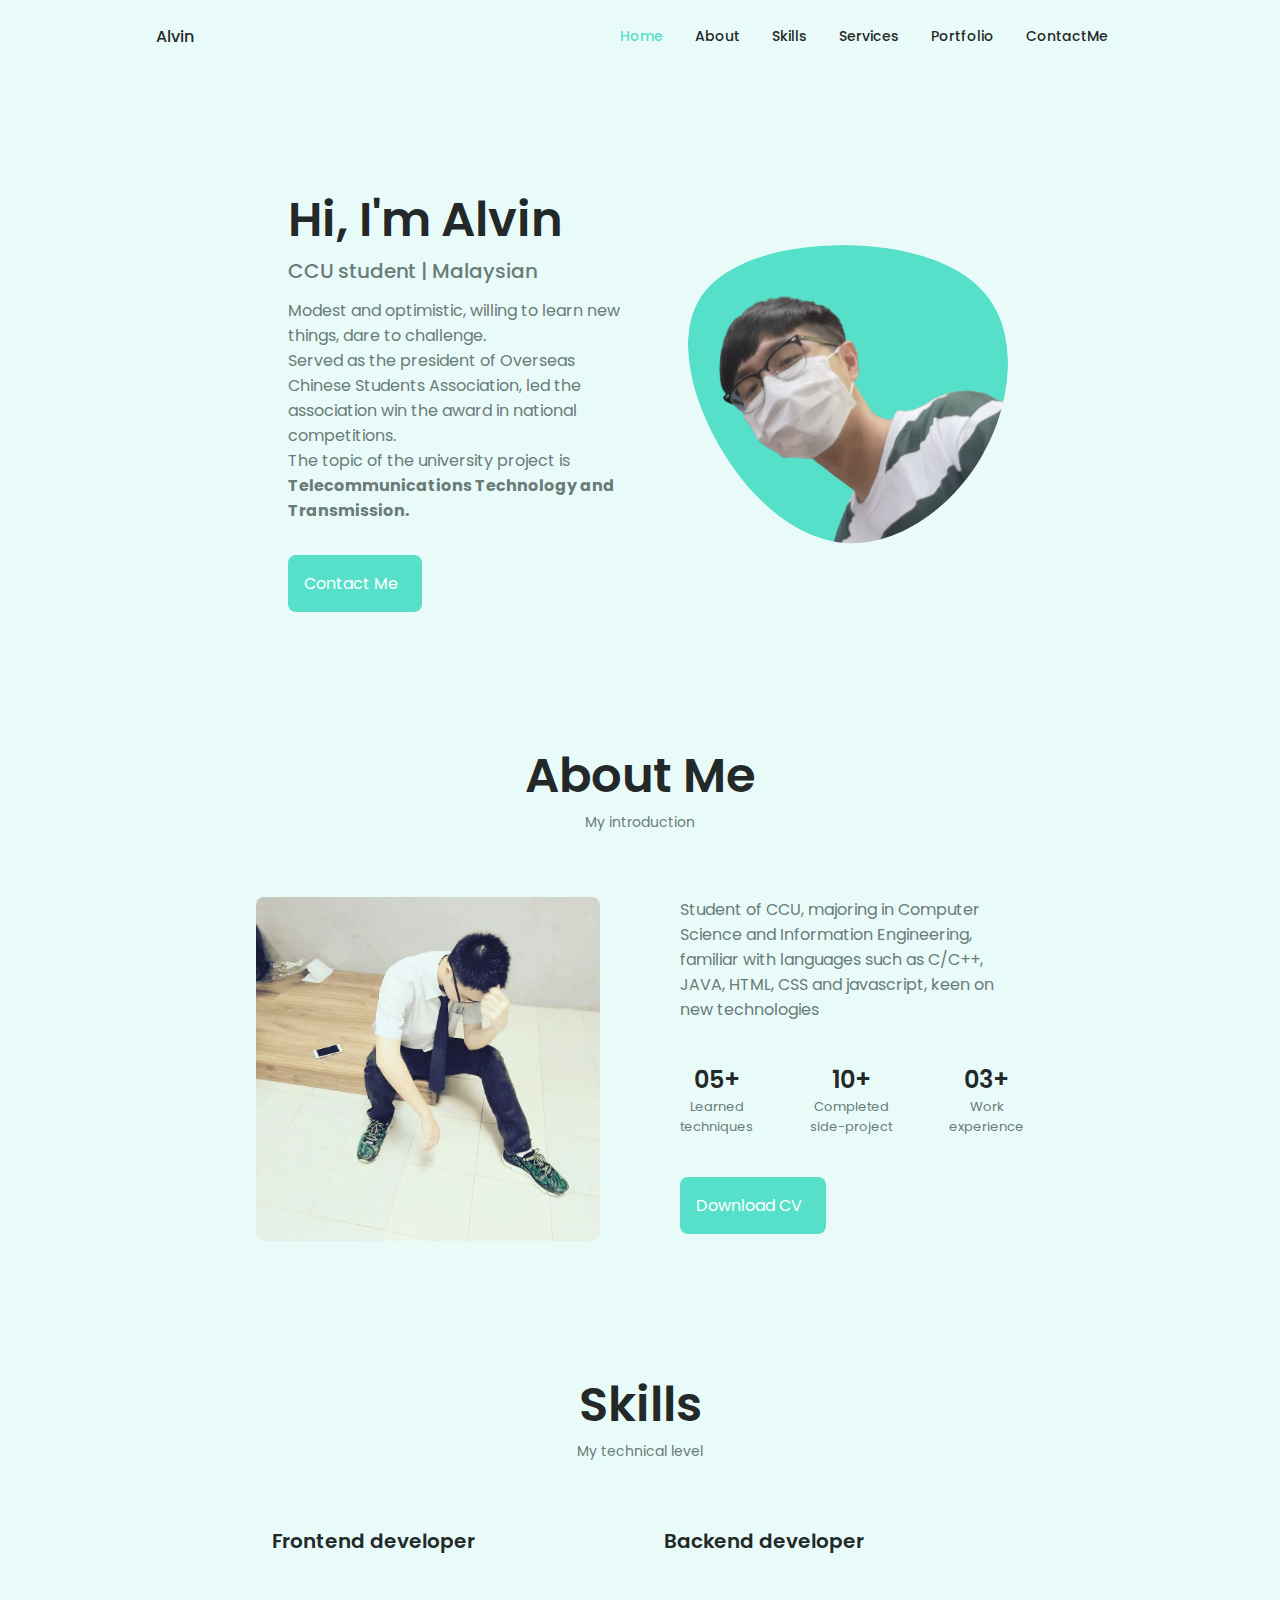
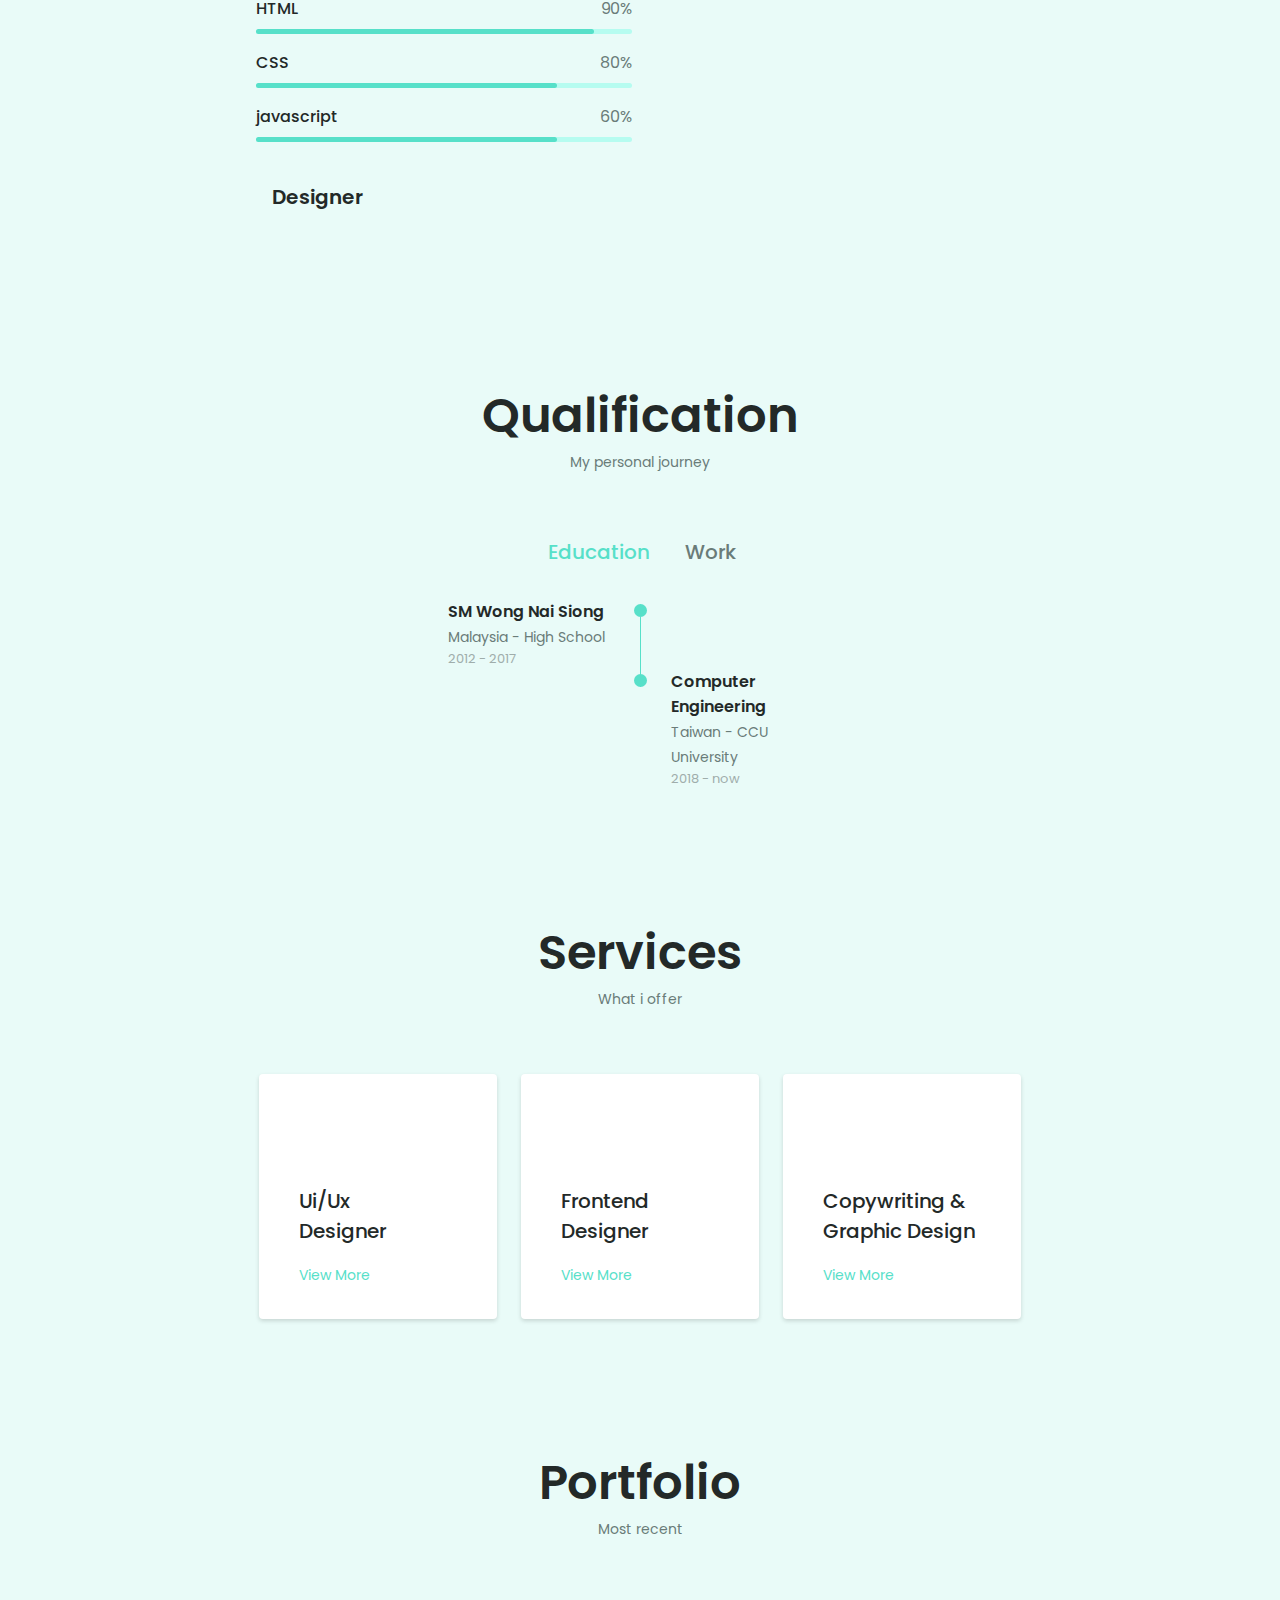
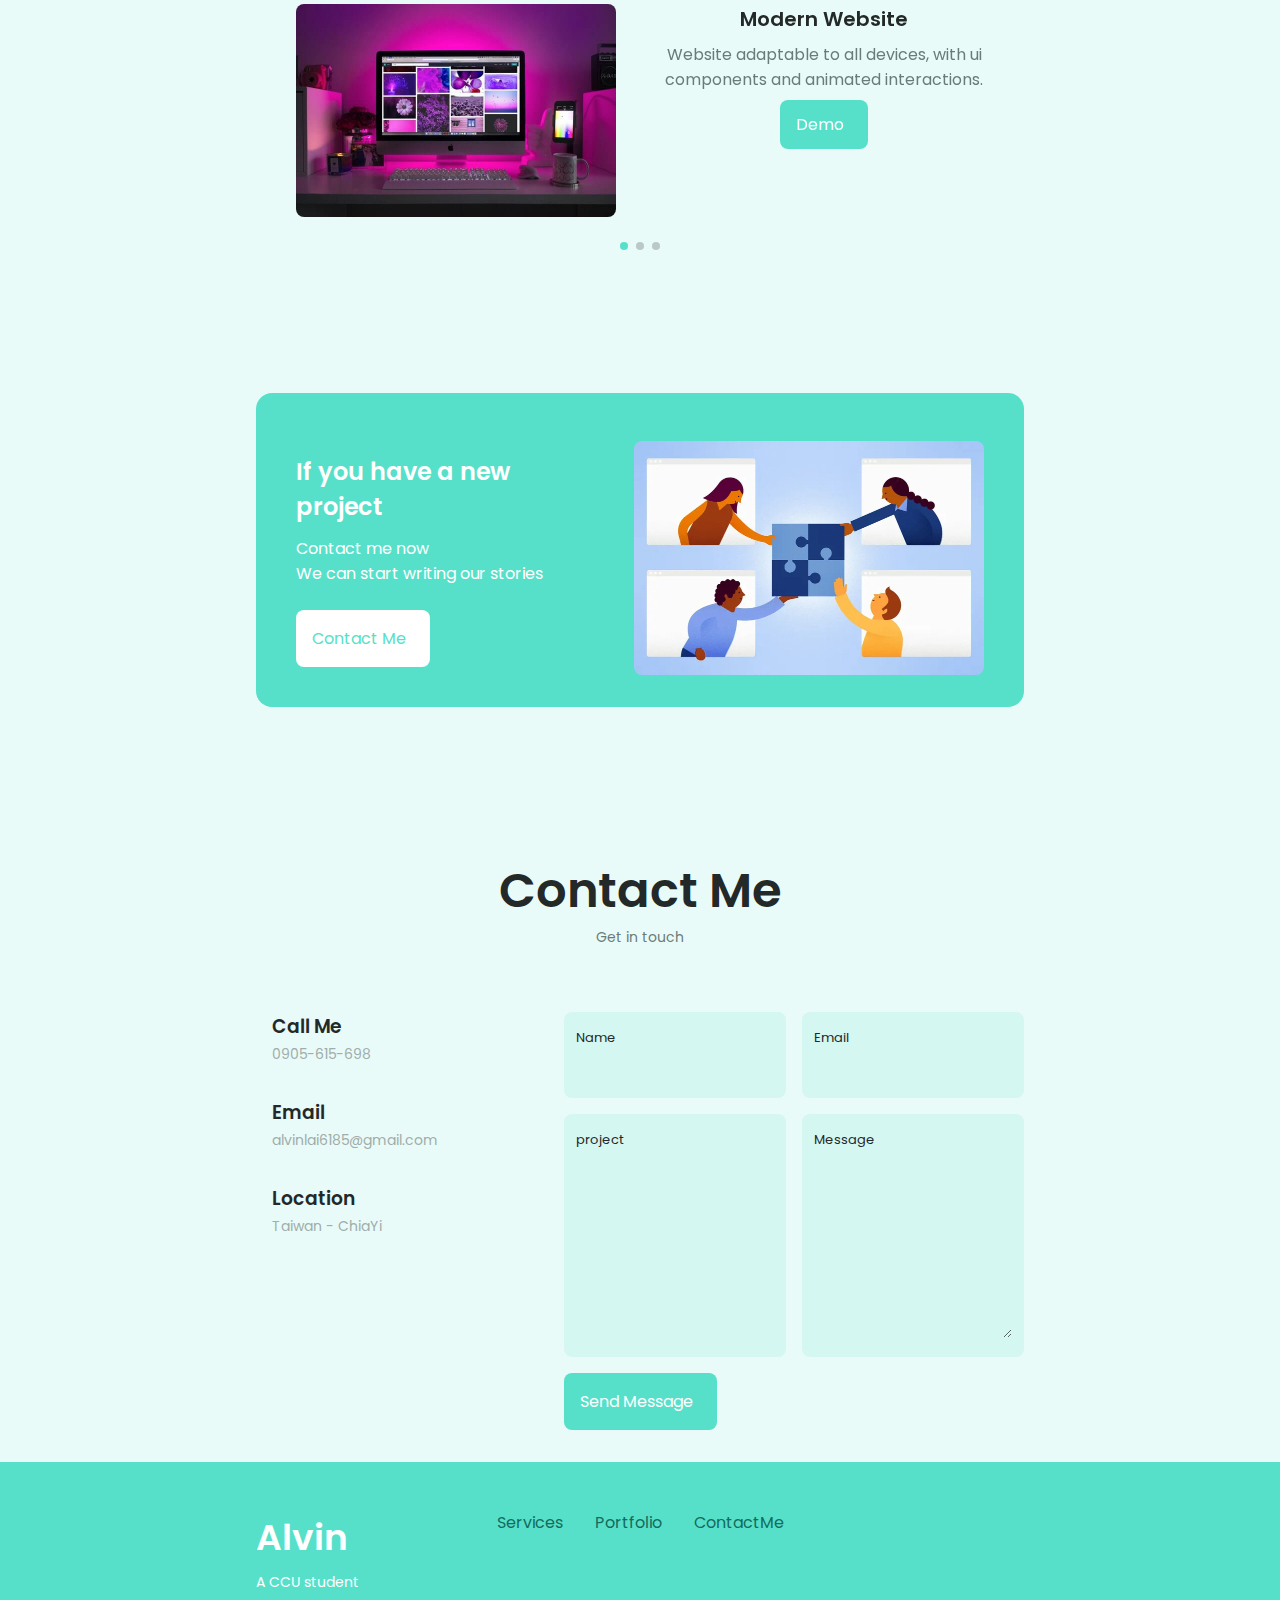
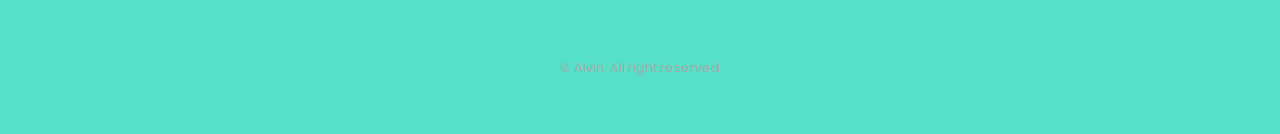
==== commit 3ab3b340: "Update: branch workflow" ====
--- a/index.html
+++ b/index.html
@@ -1,771 +1,770 @@
-<!DOCTYPE html>
-<html lang="en">
-
-<head>
-    <meta charset="UTF-8">
-    <meta name="viewport" content="width=device-width, initial-scale=1.0">
-
-    <!--==================== UNICONS ====================-->
-    <link rel="stylesheet" href="https://unicons.iconscout.com/release/v4.0.0/css/line.css">
-
-    <!--==================== SWIPER CSS ====================-->
-    <link rel="stylesheet" href="assets/css/swiper-bundle.min.css">
-
-    <!--==================== CSS ====================-->
-    <link rel="stylesheet" href="assets/css/styles.css">
-
-    <title>Responsive Portfolio Website</title>
-</head>
-
-<body>
-    <!--==================== HEADER ====================-->
-    <header class="header" id="header">
-        <nav class="nav container">
-            <a href="#" class="nav_logo">Alvin</a>
-            <div class="nav_menu" id="nav-menu">
-                <ul class="nav_list grid">
-                    <li class="nav_item">
-                        <a href="#home" class="nav_link active-link">
-                            <i class="uil uil-estate nav_icon"></i> Home
-                        </a>
-                    </li>
-                    <li class="nav_item">
-                        <a href="#about" class="nav_link">
-                            <i class="uil uil-user nav_icon"></i> About
-                        </a>
-                    </li>
-                    <li class="nav_item">
-                        <a href="#skills" class="nav_link">
-                            <i class="uil uil-file-alt nav_icon"></i> Skills
-                        </a>
-                    </li>
-                    <li class="nav_item">
-                        <a href="#services" class="nav_link">
-                            <i class="uil uil-briefcase-alt nav_icon"></i> Services
-                        </a>
-                    </li>
-                    <li class="nav_item">
-                        <a href="#portfolio" class="nav_link">
-                            <i class="uil uil-scenery nav_icon"></i> Portfolio
-                        </a>
-                    </li>
-                    <li class="nav_item">
-                        <a href="#contact" class="nav_link">
-                            <i class="uil uil-message nav_icon"></i> ContactMe
-                        </a>
-                    </li>
-                </ul>
-                <i class="uil uil-times nav_close" id="nav-close"></i>
-            </div>
-
-            <div class="nav_btns">
-                <!-- Theme change button -->
-                <i class="uil uil-moon change-theme" id="theme-button"></i>
-                <div class="nav_toggle" id="nav-toggle">
-                    <i class="uil uil-apps"></i>
-                </div>
-            </div>
-        </nav>
-    </header>
-
-    <!--==================== MAIN ====================-->
-    <main class="main">
-        <!--==================== HOME ====================-->
-        <section class="home section" id="home">
-            <div class="home_container container grid">
-                <div class="home_content grid">
-                    <div class="home_social">
-                        <a href="https://www.facebook.com/lai.alvin.148/" target="_blank" class="home_social-icon">
-                            <i class="uil uil-facebook-f"></i>
-                        </a>
-
-                        <a href="https://www.linkedin.com/in/%E6%88%90%E6%97%BA-%E8%B3%B4-70732a224/" target="_blank"
-                            class="home_social-icon">
-                            <i class="uil uil-linkedin-alt"></i>
-                        </a>
-
-                        <a href="https://github.com/ariesinmy" target="_blank" class="home_social-icon">
-                            <i class="uil uil-github-alt"></i>
-                        </a>
-                    </div>
-
-                    <div class="home_img">
-                        <svg class="home_blob" viewBox="0 0 200 187" xmlns="http://www.w3.org/2000/svg"
-                            xmlns:xlink="http://www.w3.org/1999/xlink">
-                            <mask id="mask0" mask-type="alpha">
-                                <path d="M190.312 36.4879C206.582 62.1187 201.309 102.826 182.328 134.186C163.346 165.547 
-                                    130.807 187.559 100.226 186.353C69.6454 185.297 41.0228 161.023 21.7403 129.362C2.45775 
-                                    97.8511 -7.48481 59.1033 6.67581 34.5279C20.9871 10.1032 59.7028 -0.149132 97.9666 
-                                    0.00163737C136.23 0.303176 174.193 10.857 190.312 36.4879Z" />
-                            </mask>
-                            <g mask="url(#mask0)">
-                                <path d="M190.312 36.4879C206.582 62.1187 201.309 102.826 182.328 134.186C163.346 
-                                    165.547 130.807 187.559 100.226 186.353C69.6454 185.297 41.0228 161.023 21.7403 
-                                    129.362C2.45775 97.8511 -7.48481 59.1033 6.67581 34.5279C20.9871 10.1032 59.7028 
-                                    -0.149132 97.9666 0.00163737C136.23 0.303176 174.193 10.857 190.312 36.4879Z" />
-
-                                <image class="home_blob-img" x='12' y='-18' xlink:href="assets/img/alvin.png" />
-                            </g>
-                        </svg>
-                    </div>
-
-                    <div class="home_data">
-                        <h1 class="home_title">Hi, I'm Alvin</h1>
-                        <h3 class="home_subtitle">Bachelor CCU | Master NTHU</h3>
-                        <h3 class="home_subtitle">Malaysian &#x1F638;</h3>
-                        <p class="home_description">Modest and optimistic, willing to learn new things, dare to
-                            challenge.<br>
-                            Served as the president of Overseas Chinese Students Association, led the association win the
-                            award in national competitions.<br>
-                            The topic of the university project is <b>Telecommunications Technology and Transmission.</b></p>
-                        
-                        <a class="button button--flex" onclick="self.location.href='mailto:alvinlai6185@gmail.com';">
-                            Contact Me<i class="uil uil-message button_icon"></i>
-                        </a>
-                    </div>
-                </div>
-            </div>
-        </section>
-
-        <!--==================== ABOUT ====================-->
-        <section class="about section" id="about">
-            <h2 class="section_title">About Me</h2>
-            <span class="section_subtitle">My introduction</span>
-
-            <div class="about_container container grid">
-                <img src="assets/img/about_alvin.jpg" alt="" class="about_img">
-
-                <div class="about_data">
-                    <p class="about_description">Student of CCU, majoring in Computer Science and Information
-                        Engineering, familiar with languages such as C/C++, JAVA, HTML, CSS and javascript, keen on new
-                        technologies</p>
-
-                    <div class="about_info">
-                        <div>
-                            <span class="about_info-title">05+</span>
-                            <span class="about_info-name">Learned <br> techniques</span>
-                        </div>
-
-                        <div>
-                            <span class="about_info-title">10+</span>
-                            <span class="about_info-name">Completed <br> side-project</span>
-                        </div>
-
-                        <div>
-                            <span class="about_info-title">03+</span>
-                            <span class="about_info-name">Work <br> experience</span>
-                        </div>
-                    </div>
-
-                    <div class="about_buttons">
-                        <a download="" href="assets/pdf/Alvin.pdf" class="button button--flex">
-                            Download CV<i class="uil uil-download-alt button_icon"></i>
-                        </a>
-                    </div>
-                </div>
-            </div>
-        </section>
-
-        <!--==================== SKILLS ====================-->
-        <section class="skills section" id="skills">
-            <h2 class="section_title" id="skills">Skills</h2>
-            <span class="section_subtitle">My technical level</span>
-
-            <div class="skills_container container grid">
-
-                <!--======= skill 1 =======-->
-                <div class="skills_content skills_open">
-                    <div class="skills_header">
-                        <i class="uil uil-brackets-curly skills_icon"></i>
-
-                        <div>
-                            <h1 class="skills_title">Frontend developer</h1>
-                            <!-- <span class="skills_subtitle">More than 4 years</span> -->
-                        </div>
-
-                        <i class="uil uil-angle-down skills_arrow"></i>
-                    </div>
-
-                    <div class="skills_list grid">
-                        <div class="skills_data">
-                            <div class="skills_titles">
-                                <h3 class="skills_name">HTML</h3>
-                                <span class="skills_number">90%</span>
-                            </div>
-                            <div class="skills_bar">
-                                <span class="skills_percentage skills_html"></span>
-                            </div>
-                        </div>
-
-                        <div class="skills_data">
-                            <div class="skills_titles">
-                                <h3 class="skills_name">CSS</h3>
-                                <span class="skills_number">80%</span>
-                            </div>
-                            <div class="skills_bar">
-                                <span class="skills_percentage skills_css"></span>
-                            </div>
-                        </div>
-
-                        <div class="skills_data">
-                            <div class="skills_titles">
-                                <h3 class="skills_name">javascript</h3>
-                                <span class="skills_number">60%</span>
-                            </div>
-                            <div class="skills_bar">
-                                <span class="skills_percentage skills_js"></span>
-                            </div>
-                        </div>
-
-                    </div>
-                </div>
-
-                <!--======= skill 2 =======-->
-                <div class="skills_content skills_close">
-                    <div class="skills_header">
-                        <i class="uil uil-server-network skills_icon"></i>
-
-                        <div>
-                            <h1 class="skills_title">Backend developer</h1>
-                            <!--<span class="skills_subtitle">More than 2 years</span>-->
-                        </div>
-
-                        <i class="uil uil-angle-down skills_arrow"></i>
-                    </div>
-
-                    <div class="skills_list grid">
-                        <div class="skills_data">
-                            <div class="skills_titles">
-                                <h3 class="skills_name">PHP</h3>
-                                <span class="skills_number">80%</span>
-                            </div>
-                            <div class="skills_bar">
-                                <span class="skills_percentage skills_php"></span>
-                            </div>
-                        </div>
-
-                        <div class="skills_data">
-                            <div class="skills_titles">
-                                <h3 class="skills_name">Node JS</h3>
-                                <span class="skills_number">70%</span>
-                            </div>
-                            <div class="skills_bar">
-                                <span class="skills_percentage skills_node"></span>
-                            </div>
-                        </div>
-
-                        <div class="skills_data">
-                            <div class="skills_titles">
-                                <h3 class="skills_name">Python</h3>
-                                <span class="skills_number">55%</span>
-                            </div>
-                            <div class="skills_bar">
-                                <span class="skills_percentage skills_python"></span>
-                            </div>
-                        </div>
-                    </div>
-                </div>
-
-                <!--======= skill 3 =======-->
-                <div class="skills_content skills_close">
-                    <div class="skills_header">
-                        <i class="uil uil-swatchbook skills_icon"></i>
-
-                        <div>
-                            <h1 class="skills_title">Designer</h1>
-                            <!-- <span class="skills_subtitle">More than 5 years</span> -->
-                        </div>
-
-                        <i class="uil uil-angle-down skills_arrow"></i>
-                    </div>
-
-                    <div class="skills_list grid">
-                        <div class="skills_data">
-                            <div class="skills_titles">
-                                <h3 class="skills_name">Figma</h3>
-                                <span class="skills_number">80%</span>
-                            </div>
-                            <div class="skills_bar">
-                                <span class="skills_percentage skills_figma"></span>
-                            </div>
-                        </div>
-
-                        <div class="skills_data">
-                            <div class="skills_titles">
-                                <h3 class="skills_name">Sketch</h3>
-                                <span class="skills_number">85%</span>
-                            </div>
-                            <div class="skills_bar">
-                                <span class="skills_percentage skills_sketch"></span>
-                            </div>
-                        </div>
-
-                        <div class="skills_data">
-                            <div class="skills_titles">
-                                <h3 class="skills_name">Photoshop</h3>
-                                <span class="skills_number">85%</span>
-                            </div>
-                            <div class="skills_bar">
-                                <span class="skills_percentage skills_photoshop"></span>
-                            </div>
-                        </div>
-                    </div>
-                </div>
-
-            </div>
-        </section>
-
-        <!--==================== QUALIFICATION ====================-->
-        <section class="qualification section">
-            <h2 class="section_title">Qualification</h2>
-            <span class="section_subtitle">My personal journey</span>
-
-            <div class="qualification_container container">
-                <div class="qualification_tabs">
-                    <div class="qualification_button button--flex qualification_active" data-target='#education'>
-                        <i class="uil uil-graduation-cap qualification_icon"></i>
-                        Education
-                    </div>
-
-                    <div class="qualification_button button--flex" data-target='#work'>
-                        <i class="uil uil-briefcase-alt qualification_icon"></i>
-                        Work
-                    </div>
-                </div>
-
-                <div class="qualification_sections">
-                    <!--============= Qualification Content 1 =============-->
-                    <div class="qualification_content qualification_active" data-content id="education">
-                        <!--============= Qualification 1 =============-->
-                        <div class="qualification_data">
-                            <div>
-                                <h3 class="qualification_title">SM Wong Nai Siong</h3>
-                                <span class="qualification_subtitle">Malaysia - High School</span>
-                                <div class="qualification_calendar">
-                                    <i class="uil uil-calendar-alt"></i>
-                                    2012 - 2017
-                                </div>
-                            </div>
-
-                            <div>
-                                <span class="qualification_rounder"></span>
-                                <span class="qualification_line"></span>
-                            </div>
-                        </div>
-
-
-                        <!--============= Qualification 2 =============-->
-                        <div class="qualification_data">
-                            <div></div>
-
-                            <div>
-                                <span class="qualification_rounder"></span>
-                            </div>
-                        
-                            <div>
-                                <h3 class="qualification_title">Computer Engineering</h3>
-                                <span class="qualification_subtitle">Taiwan - CCU University</span>
-                                <div class="qualification_calendar">
-                                    <i class="uil uil-calendar-alt"></i>
-                                    2018 - now
-                                </div>
-                            </div>
-                        </div>
-                    </div>
-
-                    <!--============= Qualification Content 2 =============-->
-                    <div class="qualification_content" data-content id="work">
-                        <!--============= Qualification 1 =============-->
-                        <div class="qualification_data">
-                            <div>
-                                <h3 class="qualification_title">Dormitory Keeper</h3>
-                                <span class="qualification_subtitle">CCU University - Taiwan</span>
-                                <div class="qualification_calendar">
-                                    <i class="uil uil-calendar-alt"></i>
-                                    2019 - now
-                                </div>
-                            </div>
-
-                            <div>
-                                <span class="qualification_rounder"></span>
-                                <span class="qualification_line"></span>
-                            </div>
-                        </div>
-
-
-                        <!--============= Qualification 2 =============-->
-                        <div class="qualification_data">
-                            <div></div>
-
-                            <div>
-                                <span class="qualification_rounder"></span>
-                                <span class="qualification_line"></span>
-                            </div>
-
-                            <div>
-                                <h3 class="qualification_title">Content Writer</h3>
-                                <span class="qualification_subtitle">CCU A.E.R.C - Taiwan</span>
-                                <div class="qualification_calendar">
-                                    <i class="uil uil-calendar-alt"></i>
-                                    2020 - now
-                                </div>
-                            </div>
-                        </div>
-
-                        <!--============= Qualification 3 =============-->
-                        <div class="qualification_data">
-                            <div>
-                                <h3 class="qualification_title">Web Designer</h3>
-                                <span class="qualification_subtitle">CCU University - Taiwan</span>
-                                <div class="qualification_calendar">
-                                    <i class="uil uil-calendar-alt"></i>
-                                    2020 - now
-                                </div>
-                            </div>
-
-                            <div>
-                                <span class="qualification_rounder"></span>
-                                <!-- <span class="qualification_line"></span> -->
-                            </div>
-                        </div>
-
-                    </div>
-                </div>
-            </div>
-        </section>
-
-        <!--==================== SERVICES ====================-->
-        <section class="services section" id="services">
-            <h2 class="section_title">Services</h2>
-            <span class="section_subtitle">What i offer</span>
-
-            <div class="services_container container grid">
-                <!-- SERVICES 1 -->
-                <div class="services_content">
-                    <div>
-                        <i class="uil uil-web-grid services_icon"></i>
-                        <h3 class="services_title">Ui/Ux <br> Designer</h3>
-                    </div>
-
-                    <span class="button button--flex button--small button--link services_button">
-                        View More
-                        <i class="uil uil-arrow-right button_icon"></i>
-                    </span>
-
-                    <div class="services_modal">
-                        <div class="services_modal-content">
-                            <h4 class="services_modal-title">Ui/Ux <br> Designer</h4>
-                            <i class="uil uil-times services_modal-close"></i>
-
-                            <ul class="services_modal-services grid">
-                                <li class="services_modal-service">
-                                    <i class="uil uil-check-circle services_modal-icon"></i>
-                                    <p>I develop the user interface.</p>
-                                </li>
-                                <li class="services_modal-service">
-                                    <i class="uil uil-check-circle services_modal-icon"></i>
-                                    <p>Web page development.</p>
-                                </li>
-                                <li class="services_modal-service">
-                                    <i class="uil uil-check-circle services_modal-icon"></i>
-                                    <p>I create ux element interactions.</p>
-                                </li>
-                                <li class="services_modal-service">
-                                    <i class="uil uil-check-circle services_modal-icon"></i>
-                                    <p>I position your company brand.</p>
-                                </li>
-                            </ul>
-                        </div>
-                    </div>
-                </div>
-                <!-- SERVICES 2 -->
-                <div class="services_content">
-                    <div>
-                        <i class="uil uil-brackets-curly services_icon"></i>
-                        <h3 class="services_title">Frontend <br> Designer</h3>
-                    </div>
-
-                    <span class="button button--flex button--small button--link services_button">
-                        View More
-                        <i class="uil uil-arrow-right button_icon"></i>
-                    </span>
-
-                    <div class="services_modal">
-                        <div class="services_modal-content">
-                            <h4 class="services_modal-title">Frontend <br> Designer</h4>
-                            <i class="uil uil-times services_modal-close"></i>
-
-                            <ul class="services_modal-services grid">
-                                <ul class="services_modal-services grid">
-                                    <li class="services_modal-service">
-                                        <i class="uil uil-check-circle services_modal-icon"></i>
-                                        <p>I develop web pages based on user needs.</p>
-                                    </li>
-                                    <li class="services_modal-service">
-                                        <i class="uil uil-check-circle services_modal-icon"></i>
-                                        <p>Use HTML, CSS, JavaScript and other tools.</p>
-                                    </li>
-                                    <li class="services_modal-service">
-                                        <i class="uil uil-check-circle services_modal-icon"></i>
-                                        <p>I use Git & Github for version control.</p>
-                                    </li>
-                                    <li class="services_modal-service">
-                                        <i class="uil uil-check-circle services_modal-icon"></i>
-                                        <p>I can code till dawn LOL</p>
-                                    </li>
-                                </ul>
-                            </ul>
-                        </div>
-                    </div>
-                </div>
-                <!-- SERVICES 3 -->
-                <div class="services_content">
-                    <div>
-                        <i class="uil uil-pen services_icon"></i>
-                        <h3 class="services_title">Copywriting & <br> Graphic Design</h3>
-                    </div>
-
-                    <span class="button button--flex button--small button--link services_button">
-                        View More
-                        <i class="uil uil-arrow-right button_icon"></i>
-                    </span>
-
-                    <div class="services_modal">
-                        <div class="services_modal-content">
-                            <h4 class="services_modal-title">Copywriting &<br> Graphic Design</h4>
-                            <i class="uil uil-times services_modal-close"></i>
-
-                            <ul class="services_modal-services grid">
-                                <ul class="services_modal-services grid">
-                                    <li class="services_modal-service">
-                                        <i class="uil uil-check-circle services_modal-icon"></i>
-                                        <p>I will understand and reinterpret your product.</p>
-                                    </li>
-                                    <li class="services_modal-service">
-                                        <i class="uil uil-check-circle services_modal-icon"></i>
-                                        <p>I do data gathering and summarizing to make it easier for readers to
-                                            understand.</p>
-                                    </li>
-                                    <li class="services_modal-service">
-                                        <i class="uil uil-check-circle services_modal-icon"></i>
-                                        <p>I arranged and designed the layout of print media according to customers'
-                                            needs.</p>
-                                    </li>
-                                </ul>
-                            </ul>
-                        </div>
-                    </div>
-                </div>
-            </div>
-        </section>
-
-        <!--==================== PORTFOLIO ====================-->
-        <section class="portfolio section" id="portfolio">
-            <h2 class="section_title">Portfolio</h2>
-            <span class="section_subtitle">Most recent</span>
-
-            <div class="portfolio_container container swiper mySwiper">
-                <div class="swiper-wrapper">
-                    <!-- Portfolio 1 -->
-                    <div class="portfolio_content grid swiper-slide">
-                        <img src="assets/img/portfolio1.jpg" alt="portfolioPicture1" class="portfolio_img">
-                        <div class="portfilio_data">
-                            <h3 class="portfolio_title">Modern Website</h3>
-                            <p class="portfolio_description">Website adaptable to all devices, with ui
-                                components and animated interactions.
-                            </p>
-                            <a href="" class="button button--flex button--small portfolio_button">
-                                Demo
-                                <i class="uil uil-arrow-right button_icon"></i>
-                            </a>
-                        </div>
-                    </div>
-
-                    <!-- Portfolio 2 -->
-                    <div class="portfolio_content grid swiper-slide">
-                        <img src="assets/img/portfolio2.jpg" alt="portfolioPicture1" class="portfolio_img">
-                        <div class="portfilio_data">
-                            <h3 class="portfolio_title">Brand Design</h3>
-                            <p class="portfolio_description">Website adaptable to all devices, with ui
-                                components and animated interactions.
-                            </p>
-                            <a href="" class="button button--flex button--small portfolio_button">
-                                Demo
-                                <i class="uil uil-arrow-right button_icon"></i>
-                            </a>
-                        </div>
-                    </div>
-
-                    <!-- Portfolio 3 -->
-                    <div class="portfolio_content grid swiper-slide">
-                        <img src="assets/img/portfolio3.jpg" alt="portfolioPicture1" class="portfolio_img">
-                        <div class="portfilio_data">
-                            <h3 class="portfolio_title">Online Store</h3>
-                            <p class="portfolio_description">Website adaptable to all devices, with ui
-                                components and animated interactions.
-                            </p>
-                            <a href="" class="button button--flex button--small portfolio_button">
-                                Demo
-                                <i class="uil uil-arrow-right button_icon"></i>
-                            </a>
-                        </div>
-                    </div>
-                </div>
-
-                <!-- Add Arrow -->
-                <div class="swiper-button-next">
-                    <i class="uil uil-angle-right-b swiper-portfolio-icon"></i>
-                </div>
-                <div class="swiper-button-prev">
-                    <i class="uil uil-angle-left-b swiper-portfolio-icon"></i>
-                </div>
-
-                <!-- Add Pagination -->
-                <div class="swiper-pagination"></div>
-            </div>
-        </section>
-
-        <!--==================== PROJECT IN MIND ====================-->
-        <section class="project section">
-            <div class="project_bg">
-                <div class="project_container container grid">
-                    <div class="project_data">
-                        <h2 class="project_title">If you have a new project</h2>
-                        <p class="project_description">Contact me now <br> We can start writing our stories</p>
-                        <a href="" class="button button--flex button--white">
-                            Contact Me
-                            <i class="uil uil-message project_icon button_icon"></i>
-                        </a>
-                    </div>
-
-                    <img src="assets/img/project2.webp" alt="project" class="project_img">
-                </div>
-            </div>
-        </section>
-
-        <!-- ==================== TESTIMONIAL ====================
-        <section class="testimonial section">
-        </section> -->
-
-        <!--==================== CONTACT ME ====================-->
-        <section class="contact section" id="contact">
-            <h2 class="section_title">Contact Me</h2>
-            <span class="section_subtitle">Get in touch</span>
-
-            <div class="contact_container container grid">
-                <div>
-                    <div class="contact_information">
-                        <i class="uil uil-phone contact_icon"></i>
-
-                        <div>
-                            <h3 class="contct_title">Call Me</h3>
-                            <span class="contact_subtitle">0905-615-698</span>
-                        </div>
-                    </div>
-
-                    <div class="contact_information">
-                        <i class="uil uil-envelope contact_icon"></i>
-
-                        <div>
-                            <h3 class="contct_title">Email</h3>
-                            <span class="contact_subtitle">alvinlai6185@gmail.com</span>
-                        </div>
-                    </div>
-
-                    <div class="contact_information">
-                        <i class="uil uil-map-marker contact_icon"></i>
-
-                        <div>
-                            <h3 class="contct_title">Location</h3>
-                            <span class="contact_subtitle">Taiwan - ChiaYi</span>
-                        </div>
-                    </div>
-                </div>
-
-                <form action="" class="contact_form grid">
-                    <div class="contact_inputs grid">
-                        <div class="contact_content">
-                            <label for="" class="contact_label">Name</label>
-                            <input type="text" class="contact_input">
-                        </div>
-                        <div class="contact_content">
-                            <label for="" class="contact_label">Email</label>
-                            <input type="email" class="contact_input">
-                        </div>
-                        <div class="contact_content">
-                            <label for="" class="contact_label">project</label>
-                            <input type="text" class="contact_input">
-                        </div>
-                        <div class="contact_content">
-                            <label for="" class="contact_label">Message</label>
-                            <textarea name="" id="" cols="" rows="7" class="contact_input"></textarea>
-                        </div>
-
-                        <div>
-                            <a href="#" class="button button--flex">
-                                Send Message
-                                <i class="uil uil-message button_icon"></i>
-                            </a>
-                        </div>
-                    </div>
-                </form>
-            </div>
-        </section>
-    </main>
-
-    <!--==================== FOOTER ====================-->
-    <footer class="footer">
-        <div class="footer_bg">
-            <div class="footer_container container grid">
-                <div>
-                    <h1 class="footer_title">Alvin</h1>
-                    <span class="footer_subtitle">A CCU student</span>
-                </div>
-
-                <ul class="footer_links">
-                    <li>
-                        <a href="#services" class="footer_links">Services</a>
-                    </li>
-                    <li>
-                        <a href="#portfolio" class="footer_links">Portfolio</a>
-                    </li>
-                    <li>
-                        <a href="#contact" class="footer_links">ContactMe</a>
-                    </li>
-                </ul>
-
-                <div class="footer_socials">
-                    <a href="https://www.facebook.com/lai.alvin.148/" target="_blank" class="footer_social">
-                        <i class="uil uil-facebook-f"></i>
-                    </a>
-
-                    <a href="https://www.instagram.com/lai.alvin.148/" target="_blank" class="footer_social">
-                        <i class="uil uil-instagram"></i>
-                    </a>
-
-                    <a href="https://twitter.com/ALVINLA76137565" target="_blank" class="footer_social">
-                        <i class="uil uil-twitter-alt"></i>
-                    </a>
-                </div>
-            </div>
-
-            <p class="footer_copy">&#169; Alvin. All right reserved</p>
-        </div>
-    </footer>
-
-    <!--==================== SCROLL TOP ====================-->
-    <a href="#" class="scrollup" id="scroll-up">
-        <i class="uil uil-arrow-up scrollup_icon"></i>
-    </a>
-
-    <!--==================== SWIPER JS ====================-->
-    <script src="assets/js/swiper-bundle.min.js"></script>
-
-    <!--==================== MAIN JS ====================-->
-    <script src="assets/js/main.js"></script>
-</body>
-
-</html>
-
-<!-- u can get icon here-->
-<!-- https://iconscout.com/unicons -->
+<!DOCTYPE html>
+<html lang="en">
+
+<head>
+    <meta charset="UTF-8">
+    <meta name="viewport" content="width=device-width, initial-scale=1.0">
+
+    <!--==================== UNICONS ====================-->
+    <link rel="stylesheet" href="https://unicons.iconscout.com/release/v4.0.0/css/line.css">
+
+    <!--==================== SWIPER CSS ====================-->
+    <link rel="stylesheet" href="assets/css/swiper-bundle.min.css">
+
+    <!--==================== CSS ====================-->
+    <link rel="stylesheet" href="assets/css/styles.css">
+
+    <title>Responsive Portfolio Website</title>
+</head>
+
+<body>
+    <!--==================== HEADER ====================-->
+    <header class="header" id="header">
+        <nav class="nav container">
+            <a href="#" class="nav_logo">Alvin</a>
+            <div class="nav_menu" id="nav-menu">
+                <ul class="nav_list grid">
+                    <li class="nav_item">
+                        <a href="#home" class="nav_link active-link">
+                            <i class="uil uil-estate nav_icon"></i> Home
+                        </a>
+                    </li>
+                    <li class="nav_item">
+                        <a href="#about" class="nav_link">
+                            <i class="uil uil-user nav_icon"></i> About
+                        </a>
+                    </li>
+                    <li class="nav_item">
+                        <a href="#skills" class="nav_link">
+                            <i class="uil uil-file-alt nav_icon"></i> Skills
+                        </a>
+                    </li>
+                    <li class="nav_item">
+                        <a href="#services" class="nav_link">
+                            <i class="uil uil-briefcase-alt nav_icon"></i> Services
+                        </a>
+                    </li>
+                    <li class="nav_item">
+                        <a href="#portfolio" class="nav_link">
+                            <i class="uil uil-scenery nav_icon"></i> Portfolio
+                        </a>
+                    </li>
+                    <li class="nav_item">
+                        <a href="#contact" class="nav_link">
+                            <i class="uil uil-message nav_icon"></i> ContactMe
+                        </a>
+                    </li>
+                </ul>
+                <i class="uil uil-times nav_close" id="nav-close"></i>
+            </div>
+
+            <div class="nav_btns">
+                <!-- Theme change button -->
+                <i class="uil uil-moon change-theme" id="theme-button"></i>
+                <div class="nav_toggle" id="nav-toggle">
+                    <i class="uil uil-apps"></i>
+                </div>
+            </div>
+        </nav>
+    </header>
+
+    <!--==================== MAIN ====================-->
+    <main class="main">
+        <!--==================== HOME ====================-->
+        <section class="home section" id="home">
+            <div class="home_container container grid">
+                <div class="home_content grid">
+                    <div class="home_social">
+                        <a href="https://www.facebook.com/lai.alvin.148/" target="_blank" class="home_social-icon">
+                            <i class="uil uil-facebook-f"></i>
+                        </a>
+
+                        <a href="https://www.linkedin.com/in/%E6%88%90%E6%97%BA-%E8%B3%B4-70732a224/" target="_blank"
+                            class="home_social-icon">
+                            <i class="uil uil-linkedin-alt"></i>
+                        </a>
+
+                        <a href="https://github.com/ariesinmy" target="_blank" class="home_social-icon">
+                            <i class="uil uil-github-alt"></i>
+                        </a>
+                    </div>
+
+                    <div class="home_img">
+                        <svg class="home_blob" viewBox="0 0 200 187" xmlns="http://www.w3.org/2000/svg"
+                            xmlns:xlink="http://www.w3.org/1999/xlink">
+                            <mask id="mask0" mask-type="alpha">
+                                <path d="M190.312 36.4879C206.582 62.1187 201.309 102.826 182.328 134.186C163.346 165.547 
+                                    130.807 187.559 100.226 186.353C69.6454 185.297 41.0228 161.023 21.7403 129.362C2.45775 
+                                    97.8511 -7.48481 59.1033 6.67581 34.5279C20.9871 10.1032 59.7028 -0.149132 97.9666 
+                                    0.00163737C136.23 0.303176 174.193 10.857 190.312 36.4879Z" />
+                            </mask>
+                            <g mask="url(#mask0)">
+                                <path d="M190.312 36.4879C206.582 62.1187 201.309 102.826 182.328 134.186C163.346 
+                                    165.547 130.807 187.559 100.226 186.353C69.6454 185.297 41.0228 161.023 21.7403 
+                                    129.362C2.45775 97.8511 -7.48481 59.1033 6.67581 34.5279C20.9871 10.1032 59.7028 
+                                    -0.149132 97.9666 0.00163737C136.23 0.303176 174.193 10.857 190.312 36.4879Z" />
+
+                                <image class="home_blob-img" x='12' y='-18' xlink:href="assets/img/alvin.png" />
+                            </g>
+                        </svg>
+                    </div>
+
+                    <div class="home_data">
+                        <h1 class="home_title">Hi, I'm Alvin</h1>
+                        <h3 class="home_subtitle">CCU student | Malaysian</h3>
+                        <p class="home_description">Modest and optimistic, willing to learn new things, dare to
+                            challenge.<br>
+                            Served as the president of Overseas Chinese Students Association, led the association win the
+                            award in national competitions.<br>
+                            The topic of the university project is <b>Telecommunications Technology and Transmission.</b></p>
+
+                        <a href="#contact" class="button button--flex">
+                            Contact Me<i class="uil uil-message button_icon"></i>
+                        </a>
+                    </div>
+                </div>
+            </div>
+        </section>
+
+        <!--==================== ABOUT ====================-->
+        <section class="about section" id="about">
+            <h2 class="section_title">About Me</h2>
+            <span class="section_subtitle">My introduction</span>
+
+            <div class="about_container container grid">
+                <img src="assets/img/about_alvin.jpg" alt="" class="about_img">
+
+                <div class="about_data">
+                    <p class="about_description">Student of CCU, majoring in Computer Science and Information
+                        Engineering, familiar with languages such as C/C++, JAVA, HTML, CSS and javascript, keen on new
+                        technologies</p>
+
+                    <div class="about_info">
+                        <div>
+                            <span class="about_info-title">05+</span>
+                            <span class="about_info-name">Learned <br> techniques</span>
+                        </div>
+
+                        <div>
+                            <span class="about_info-title">10+</span>
+                            <span class="about_info-name">Completed <br> side-project</span>
+                        </div>
+
+                        <div>
+                            <span class="about_info-title">03+</span>
+                            <span class="about_info-name">Work <br> experience</span>
+                        </div>
+                    </div>
+
+                    <div class="about_buttons">
+                        <a download="" href="assets/pdf/Alvin.pdf" class="button button--flex">
+                            Download CV<i class="uil uil-download-alt button_icon"></i>
+                        </a>
+                    </div>
+                </div>
+            </div>
+        </section>
+
+        <!--==================== SKILLS ====================-->
+        <section class="skills section" id="skills">
+            <h2 class="section_title" id="skills">Skills</h2>
+            <span class="section_subtitle">My technical level</span>
+
+            <div class="skills_container container grid">
+
+                <!--======= skill 1 =======-->
+                <div class="skills_content skills_open">
+                    <div class="skills_header">
+                        <i class="uil uil-brackets-curly skills_icon"></i>
+
+                        <div>
+                            <h1 class="skills_title">Frontend developer</h1>
+                            <!-- <span class="skills_subtitle">More than 4 years</span> -->
+                        </div>
+
+                        <i class="uil uil-angle-down skills_arrow"></i>
+                    </div>
+
+                    <div class="skills_list grid">
+                        <div class="skills_data">
+                            <div class="skills_titles">
+                                <h3 class="skills_name">HTML</h3>
+                                <span class="skills_number">90%</span>
+                            </div>
+                            <div class="skills_bar">
+                                <span class="skills_percentage skills_html"></span>
+                            </div>
+                        </div>
+
+                        <div class="skills_data">
+                            <div class="skills_titles">
+                                <h3 class="skills_name">CSS</h3>
+                                <span class="skills_number">80%</span>
+                            </div>
+                            <div class="skills_bar">
+                                <span class="skills_percentage skills_css"></span>
+                            </div>
+                        </div>
+
+                        <div class="skills_data">
+                            <div class="skills_titles">
+                                <h3 class="skills_name">javascript</h3>
+                                <span class="skills_number">60%</span>
+                            </div>
+                            <div class="skills_bar">
+                                <span class="skills_percentage skills_js"></span>
+                            </div>
+                        </div>
+
+                    </div>
+                </div>
+
+                <!--======= skill 2 =======-->
+                <div class="skills_content skills_close">
+                    <div class="skills_header">
+                        <i class="uil uil-server-network skills_icon"></i>
+
+                        <div>
+                            <h1 class="skills_title">Backend developer</h1>
+                            <!--<span class="skills_subtitle">More than 2 years</span>-->
+                        </div>
+
+                        <i class="uil uil-angle-down skills_arrow"></i>
+                    </div>
+
+                    <div class="skills_list grid">
+                        <div class="skills_data">
+                            <div class="skills_titles">
+                                <h3 class="skills_name">PHP</h3>
+                                <span class="skills_number">80%</span>
+                            </div>
+                            <div class="skills_bar">
+                                <span class="skills_percentage skills_php"></span>
+                            </div>
+                        </div>
+
+                        <div class="skills_data">
+                            <div class="skills_titles">
+                                <h3 class="skills_name">Node JS</h3>
+                                <span class="skills_number">70%</span>
+                            </div>
+                            <div class="skills_bar">
+                                <span class="skills_percentage skills_node"></span>
+                            </div>
+                        </div>
+
+                        <div class="skills_data">
+                            <div class="skills_titles">
+                                <h3 class="skills_name">Python</h3>
+                                <span class="skills_number">55%</span>
+                            </div>
+                            <div class="skills_bar">
+                                <span class="skills_percentage skills_python"></span>
+                            </div>
+                        </div>
+                    </div>
+                </div>
+
+                <!--======= skill 3 =======-->
+                <div class="skills_content skills_close">
+                    <div class="skills_header">
+                        <i class="uil uil-swatchbook skills_icon"></i>
+
+                        <div>
+                            <h1 class="skills_title">Designer</h1>
+                            <!-- <span class="skills_subtitle">More than 5 years</span> -->
+                        </div>
+
+                        <i class="uil uil-angle-down skills_arrow"></i>
+                    </div>
+
+                    <div class="skills_list grid">
+                        <div class="skills_data">
+                            <div class="skills_titles">
+                                <h3 class="skills_name">Figma</h3>
+                                <span class="skills_number">80%</span>
+                            </div>
+                            <div class="skills_bar">
+                                <span class="skills_percentage skills_figma"></span>
+                            </div>
+                        </div>
+
+                        <div class="skills_data">
+                            <div class="skills_titles">
+                                <h3 class="skills_name">Sketch</h3>
+                                <span class="skills_number">85%</span>
+                            </div>
+                            <div class="skills_bar">
+                                <span class="skills_percentage skills_sketch"></span>
+                            </div>
+                        </div>
+
+                        <div class="skills_data">
+                            <div class="skills_titles">
+                                <h3 class="skills_name">Photoshop</h3>
+                                <span class="skills_number">85%</span>
+                            </div>
+                            <div class="skills_bar">
+                                <span class="skills_percentage skills_photoshop"></span>
+                            </div>
+                        </div>
+                    </div>
+                </div>
+
+            </div>
+        </section>
+
+        <!--==================== QUALIFICATION ====================-->
+        <section class="qualification section">
+            <h2 class="section_title">Qualification</h2>
+            <span class="section_subtitle">My personal journey</span>
+
+            <div class="qualification_container container">
+                <div class="qualification_tabs">
+                    <div class="qualification_button button--flex qualification_active" data-target='#education'>
+                        <i class="uil uil-graduation-cap qualification_icon"></i>
+                        Education
+                    </div>
+
+                    <div class="qualification_button button--flex" data-target='#work'>
+                        <i class="uil uil-briefcase-alt qualification_icon"></i>
+                        Work
+                    </div>
+                </div>
+
+                <div class="qualification_sections">
+                    <!--============= Qualification Content 1 =============-->
+                    <div class="qualification_content qualification_active" data-content id="education">
+                        <!--============= Qualification 1 =============-->
+                        <div class="qualification_data">
+                            <div>
+                                <h3 class="qualification_title">SM Wong Nai Siong</h3>
+                                <span class="qualification_subtitle">Malaysia - High School</span>
+                                <div class="qualification_calendar">
+                                    <i class="uil uil-calendar-alt"></i>
+                                    2012 - 2017
+                                </div>
+                            </div>
+
+                            <div>
+                                <span class="qualification_rounder"></span>
+                                <span class="qualification_line"></span>
+                            </div>
+                        </div>
+
+
+                        <!--============= Qualification 2 =============-->
+                        <div class="qualification_data">
+                            <div></div>
+
+                            <div>
+                                <span class="qualification_rounder"></span>
+                            </div>
+                        
+                            <div>
+                                <h3 class="qualification_title">Computer Engineering</h3>
+                                <span class="qualification_subtitle">Taiwan - CCU University</span>
+                                <div class="qualification_calendar">
+                                    <i class="uil uil-calendar-alt"></i>
+                                    2018 - now
+                                </div>
+                            </div>
+                        </div>
+                    </div>
+
+                    <!--============= Qualification Content 2 =============-->
+                    <div class="qualification_content" data-content id="work">
+                        <!--============= Qualification 1 =============-->
+                        <div class="qualification_data">
+                            <div>
+                                <h3 class="qualification_title">Dormitory Keeper</h3>
+                                <span class="qualification_subtitle">CCU University - Taiwan</span>
+                                <div class="qualification_calendar">
+                                    <i class="uil uil-calendar-alt"></i>
+                                    2019 - now
+                                </div>
+                            </div>
+
+                            <div>
+                                <span class="qualification_rounder"></span>
+                                <span class="qualification_line"></span>
+                            </div>
+                        </div>
+
+
+                        <!--============= Qualification 2 =============-->
+                        <div class="qualification_data">
+                            <div></div>
+
+                            <div>
+                                <span class="qualification_rounder"></span>
+                                <span class="qualification_line"></span>
+                            </div>
+
+                            <div>
+                                <h3 class="qualification_title">Content Writer</h3>
+                                <span class="qualification_subtitle">CCU A.E.R.C - Taiwan</span>
+                                <div class="qualification_calendar">
+                                    <i class="uil uil-calendar-alt"></i>
+                                    2020 - now
+                                </div>
+                            </div>
+                        </div>
+
+                        <!--============= Qualification 3 =============-->
+                        <div class="qualification_data">
+                            <div>
+                                <h3 class="qualification_title">Web Designer</h3>
+                                <span class="qualification_subtitle">CCU University - Taiwan</span>
+                                <div class="qualification_calendar">
+                                    <i class="uil uil-calendar-alt"></i>
+                                    2020 - now
+                                </div>
+                            </div>
+
+                            <div>
+                                <span class="qualification_rounder"></span>
+                                <!-- <span class="qualification_line"></span> -->
+                            </div>
+                        </div>
+
+                    </div>
+                </div>
+            </div>
+        </section>
+
+        <!--==================== SERVICES ====================-->
+        <section class="services section" id="services">
+            <h2 class="section_title">Services</h2>
+            <span class="section_subtitle">What i offer</span>
+
+            <div class="services_container container grid">
+                <!-- SERVICES 1 -->
+                <div class="services_content">
+                    <div>
+                        <i class="uil uil-web-grid services_icon"></i>
+                        <h3 class="services_title">Ui/Ux <br> Designer</h3>
+                    </div>
+
+                    <span class="button button--flex button--small button--link services_button">
+                        View More
+                        <i class="uil uil-arrow-right button_icon"></i>
+                    </span>
+
+                    <div class="services_modal">
+                        <div class="services_modal-content">
+                            <h4 class="services_modal-title">Ui/Ux <br> Designer</h4>
+                            <i class="uil uil-times services_modal-close"></i>
+
+                            <ul class="services_modal-services grid">
+                                <li class="services_modal-service">
+                                    <i class="uil uil-check-circle services_modal-icon"></i>
+                                    <p>I develop the user interface.</p>
+                                </li>
+                                <li class="services_modal-service">
+                                    <i class="uil uil-check-circle services_modal-icon"></i>
+                                    <p>Web page development.</p>
+                                </li>
+                                <li class="services_modal-service">
+                                    <i class="uil uil-check-circle services_modal-icon"></i>
+                                    <p>I create ux element interactions.</p>
+                                </li>
+                                <li class="services_modal-service">
+                                    <i class="uil uil-check-circle services_modal-icon"></i>
+                                    <p>I position your company brand.</p>
+                                </li>
+                            </ul>
+                        </div>
+                    </div>
+                </div>
+                <!-- SERVICES 2 -->
+                <div class="services_content">
+                    <div>
+                        <i class="uil uil-brackets-curly services_icon"></i>
+                        <h3 class="services_title">Frontend <br> Designer</h3>
+                    </div>
+
+                    <span class="button button--flex button--small button--link services_button">
+                        View More
+                        <i class="uil uil-arrow-right button_icon"></i>
+                    </span>
+
+                    <div class="services_modal">
+                        <div class="services_modal-content">
+                            <h4 class="services_modal-title">Frontend <br> Designer</h4>
+                            <i class="uil uil-times services_modal-close"></i>
+
+                            <ul class="services_modal-services grid">
+                                <ul class="services_modal-services grid">
+                                    <li class="services_modal-service">
+                                        <i class="uil uil-check-circle services_modal-icon"></i>
+                                        <p>I develop web pages based on user needs.</p>
+                                    </li>
+                                    <li class="services_modal-service">
+                                        <i class="uil uil-check-circle services_modal-icon"></i>
+                                        <p>Use HTML, CSS, JavaScript and other tools.</p>
+                                    </li>
+                                    <li class="services_modal-service">
+                                        <i class="uil uil-check-circle services_modal-icon"></i>
+                                        <p>I use Git & Github for version control.</p>
+                                    </li>
+                                    <li class="services_modal-service">
+                                        <i class="uil uil-check-circle services_modal-icon"></i>
+                                        <p>I can code till dawn LOL</p>
+                                    </li>
+                                </ul>
+                            </ul>
+                        </div>
+                    </div>
+                </div>
+                <!-- SERVICES 3 -->
+                <div class="services_content">
+                    <div>
+                        <i class="uil uil-pen services_icon"></i>
+                        <h3 class="services_title">Copywriting & <br> Graphic Design</h3>
+                    </div>
+
+                    <span class="button button--flex button--small button--link services_button">
+                        View More
+                        <i class="uil uil-arrow-right button_icon"></i>
+                    </span>
+
+                    <div class="services_modal">
+                        <div class="services_modal-content">
+                            <h4 class="services_modal-title">Copywriting &<br> Graphic Design</h4>
+                            <i class="uil uil-times services_modal-close"></i>
+
+                            <ul class="services_modal-services grid">
+                                <ul class="services_modal-services grid">
+                                    <li class="services_modal-service">
+                                        <i class="uil uil-check-circle services_modal-icon"></i>
+                                        <p>I will understand and reinterpret your product.</p>
+                                    </li>
+                                    <li class="services_modal-service">
+                                        <i class="uil uil-check-circle services_modal-icon"></i>
+                                        <p>I do data gathering and summarizing to make it easier for readers to
+                                            understand.</p>
+                                    </li>
+                                    <li class="services_modal-service">
+                                        <i class="uil uil-check-circle services_modal-icon"></i>
+                                        <p>I arranged and designed the layout of print media according to customers'
+                                            needs.</p>
+                                    </li>
+                                </ul>
+                            </ul>
+                        </div>
+                    </div>
+                </div>
+            </div>
+        </section>
+
+        <!--==================== PORTFOLIO ====================-->
+        <section class="portfolio section" id="portfolio">
+            <h2 class="section_title">Portfolio</h2>
+            <span class="section_subtitle">Most recent</span>
+
+            <div class="portfolio_container container swiper mySwiper">
+                <div class="swiper-wrapper">
+                    <!-- Portfolio 1 -->
+                    <div class="portfolio_content grid swiper-slide">
+                        <img src="assets/img/portfolio1.jpg" alt="portfolioPicture1" class="portfolio_img">
+                        <div class="portfilio_data">
+                            <h3 class="portfolio_title">Modern Website</h3>
+                            <p class="portfolio_description">Website adaptable to all devices, with ui
+                                components and animated interactions.
+                            </p>
+                            <a href="" class="button button--flex button--small portfolio_button">
+                                Demo
+                                <i class="uil uil-arrow-right button_icon"></i>
+                            </a>
+                        </div>
+                    </div>
+
+                    <!-- Portfolio 2 -->
+                    <div class="portfolio_content grid swiper-slide">
+                        <img src="assets/img/portfolio2.jpg" alt="portfolioPicture1" class="portfolio_img">
+                        <div class="portfilio_data">
+                            <h3 class="portfolio_title">Brand Design</h3>
+                            <p class="portfolio_description">Website adaptable to all devices, with ui
+                                components and animated interactions.
+                            </p>
+                            <a href="" class="button button--flex button--small portfolio_button">
+                                Demo
+                                <i class="uil uil-arrow-right button_icon"></i>
+                            </a>
+                        </div>
+                    </div>
+
+                    <!-- Portfolio 3 -->
+                    <div class="portfolio_content grid swiper-slide">
+                        <img src="assets/img/portfolio3.jpg" alt="portfolioPicture1" class="portfolio_img">
+                        <div class="portfilio_data">
+                            <h3 class="portfolio_title">Online Store</h3>
+                            <p class="portfolio_description">Website adaptable to all devices, with ui
+                                components and animated interactions.
+                            </p>
+                            <a href="" class="button button--flex button--small portfolio_button">
+                                Demo
+                                <i class="uil uil-arrow-right button_icon"></i>
+                            </a>
+                        </div>
+                    </div>
+                </div>
+
+                <!-- Add Arrow -->
+                <div class="swiper-button-next">
+                    <i class="uil uil-angle-right-b swiper-portfolio-icon"></i>
+                </div>
+                <div class="swiper-button-prev">
+                    <i class="uil uil-angle-left-b swiper-portfolio-icon"></i>
+                </div>
+
+                <!-- Add Pagination -->
+                <div class="swiper-pagination"></div>
+            </div>
+        </section>
+
+        <!--==================== PROJECT IN MIND ====================-->
+        <section class="project section">
+            <div class="project_bg">
+                <div class="project_container container grid">
+                    <div class="project_data">
+                        <h2 class="project_title">If you have a new project</h2>
+                        <p class="project_description">Contact me now <br> We can start writing our stories</p>
+                        <a href="" class="button button--flex button--white">
+                            Contact Me
+                            <i class="uil uil-message project_icon button_icon"></i>
+                        </a>
+                    </div>
+
+                    <img src="assets/img/project2.webp" alt="project" class="project_img">
+                </div>
+            </div>
+        </section>
+
+        <!-- ==================== TESTIMONIAL ====================
+        <section class="testimonial section">
+        </section> -->
+
+        <!--==================== CONTACT ME ====================-->
+        <section class="contact section" id="contact">
+            <h2 class="section_title">Contact Me</h2>
+            <span class="section_subtitle">Get in touch</span>
+
+            <div class="contact_container container grid">
+                <div>
+                    <div class="contact_information">
+                        <i class="uil uil-phone contact_icon"></i>
+
+                        <div>
+                            <h3 class="contct_title">Call Me</h3>
+                            <span class="contact_subtitle">0905-615-698</span>
+                        </div>
+                    </div>
+
+                    <div class="contact_information">
+                        <i class="uil uil-envelope contact_icon"></i>
+
+                        <div>
+                            <h3 class="contct_title">Email</h3>
+                            <span class="contact_subtitle">alvinlai6185@gmail.com</span>
+                        </div>
+                    </div>
+
+                    <div class="contact_information">
+                        <i class="uil uil-map-marker contact_icon"></i>
+
+                        <div>
+                            <h3 class="contct_title">Location</h3>
+                            <span class="contact_subtitle">Taiwan - ChiaYi</span>
+                        </div>
+                    </div>
+                </div>
+
+                <form action="" class="contact_form grid">
+                    <div class="contact_inputs grid">
+                        <div class="contact_content">
+                            <label for="" class="contact_label">Name</label>
+                            <input type="text" class="contact_input">
+                        </div>
+                        <div class="contact_content">
+                            <label for="" class="contact_label">Email</label>
+                            <input type="email" class="contact_input">
+                        </div>
+                        <div class="contact_content">
+                            <label for="" class="contact_label">project</label>
+                            <input type="text" class="contact_input">
+                        </div>
+                        <div class="contact_content">
+                            <label for="" class="contact_label">Message</label>
+                            <textarea name="" id="" cols="" rows="7" class="contact_input"></textarea>
+                        </div>
+
+                        <div>
+                            <a href="#" class="button button--flex">
+                                Send Message
+                                <i class="uil uil-message button_icon"></i>
+                            </a>
+                        </div>
+                    </div>
+                </form>
+            </div>
+        </section>
+    </main>
+
+    <!--==================== FOOTER ====================-->
+    <footer class="footer">
+        <div class="footer_bg">
+            <div class="footer_container container grid">
+                <div>
+                    <h1 class="footer_title">Alvin</h1>
+                    <span class="footer_subtitle">A CCU student</span>
+                </div>
+
+                <ul class="footer_links">
+                    <li>
+                        <a href="#services" class="footer_links">Services</a>
+                    </li>
+                    <li>
+                        <a href="#portfolio" class="footer_links">Portfolio</a>
+                    </li>
+                    <li>
+                        <a href="#contact" class="footer_links">ContactMe</a>
+                    </li>
+                </ul>
+
+                <div class="footer_socials">
+                    <a href="https://www.facebook.com/lai.alvin.148/" target="_blank" class="footer_social">
+                        <i class="uil uil-facebook-f"></i>
+                    </a>
+
+                    <a href="https://www.instagram.com/lai.alvin.148/" target="_blank" class="footer_social">
+                        <i class="uil uil-instagram"></i>
+                    </a>
+
+                    <a href="https://twitter.com/ALVINLA76137565" target="_blank" class="footer_social">
+                        <i class="uil uil-twitter-alt"></i>
+                    </a>
+                </div>
+            </div>
+
+            <p class="footer_copy">&#169; Alvin. All right reserved</p>
+        </div>
+    </footer>
+
+    <!--==================== SCROLL TOP ====================-->
+    <a href="#" class="scrollup" id="scroll-up">
+        <i class="uil uil-arrow-up scrollup_icon"></i>
+    </a>
+
+    <!--==================== SWIPER JS ====================-->
+    <script src="assets/js/swiper-bundle.min.js"></script>
+
+    <!--==================== MAIN JS ====================-->
+    <script src="assets/js/main.js"></script>
+</body>
+
+</html>
+
+<!-- u can get icon here-->
+<!-- https://iconscout.com/unicons -->
--- a/assets/css/styles.css
+++ b/assets/css/styles.css
@@ -1,1320 +1,1320 @@
-/*==================== GOOGLE FONTS ====================*/
-@import url('https://fonts.googleapis.com/css2?family=Poppins:wght@400;500;600&display=swap');
-
-/*==================== VARIABLES CSS ====================*/
-:root {
-    --header-height: 3rem;
-
-    /*========== Colors ==========*/
-    /* Change favorite color */
-    --hue-color: 170;
-    /*Purple 250 - Green 142 - Blue 230 - Pink 340*/
-
-    /* HSL color mode */
-    --first-color: hsl(var(--hue-color), 69%, 61%);
-    --first-color-second: hsl(var(--hue-color), 69%, 61%);
-    --first-color-third: hsl(var(--hue-color), 69%, 95%);
-    --first-color-alt: hsl(var(--hue-color), 57%, 53%);
-    --first-color-lighter: hsl(var(--hue-color), 92%, 85%);
-    --first-color-dark: hsl(var(--hue-color), 70%, 25%);
-    --title-color: hsl(var(--hue-color), 8%, 15%);
-    --text-color: hsl(var(--hue-color), 8%, 45%);
-    --text-color-light: hsl(var(--hue-color), 8%, 65%);
-    --input-color: hsl(var(--hue-color), 70%, 90%);
-    --body-color: hsl(var(--hue-color), 60%, 99%);
-    --container-color: #fff;
-    --scroll-bar-color: hsl(var(--hue-color), 12%, 90%);
-    --scroll-thumb-color: hsl(var(--hue-color), 12%, 70%);
-
-    /*========== Font and typography ==========*/
-    --body-font: 'Poppins', sans-serif;
-
-    /* 使用rem單位來設計字體大小.5rem = 8px, 1rem = 16px, 1.5rem = 24px ... */
-    --big-font-size: 2rem;
-    --h1-font-size: 1.5rem;
-    --h2-font-size: 1.25rem;
-    --h3-font-size: 1.125rem;
-    --normal-font-size: .938rem;
-    --small-font-size: .813rem;
-    --smaller-font-size: .75rem;
-
-    /*========== Font weight 字體寬度 ==========*/
-    --font-medium: 500;
-    --font-semi-bold: 600;
-
-    /*========== Margenes Bottom ==========*/
-    /* .25rem = 4px, .5rem = 8px, .75rem = 12px ... */
-    --mb-0-25: .25rem;
-    --mb-0-5: .5rem;
-    --mb-0-75: .75rem;
-    --mb-1: 1rem;
-    --mb-1-5: 1.5rem;
-    --mb-2: 2rem;
-    --mb-2-5: 2.5rem;
-    --mb-3: 3rem;
-
-    /*========== z index z軸的數值 ==========*/
-    --z-tooltip: 10;
-    --z-fixed: 100;
-    --z-modal: 1000;
-}
-
-/* Font size for large devices */
-@media screen and (min-width: 968px) {
-    :root {
-        --big-font-size: 3rem;
-        --h1-font-size: 2.25rem;
-        --h2-font-size: 1.5rem;
-        --h3-font-size: 1.25rem;
-        --normal-font-size: 1rem;
-        --small-font-size: .875rem;
-        --smaller-font-size: .813rem;
-    }
-}
-
-/*========== Variables Dark theme ==========*/
-body.dark-theme {
-    /* HSL color mode */
-    --first-color-second: hsl(var(--hue-color), 30%, 8%);
-    --first-color-third: hsl(var(--hue-color), 28%, 12%);
-    --title-color: hsl(var(--hue-color), 8%, 95%);
-    --text-color: hsl(var(--hue-color), 8%, 75%);
-    --input-color: hsl(var(--hue-color), 29%, 16%);
-    --body-color: hsl(var(--hue-color), 28%, 12%);
-    --container-color: hsl(var(--hue-color), 29%, 16%);
-}
-
-/*========== Button Dark/Light ==========*/
-.nav_btns {
-    display: flex;
-    align-items: center;
-}
-
-.change-theme {
-    font-size: 1.25rem;
-    color: var(--title-color);
-    margin-right: var(--mb-1);
-    cursor: pointer;
-}
-
-.change-theme:hover {
-    color: var(--first-color);
-}
-
-/*==================== BASE ====================*/
-/* 星號表示選擇所有元素 */
-* {
-    box-sizing: border-box;
-    padding: 0;
-    margin: 0;
-}
-
-html {
-    scroll-behavior: smooth;
-}
-
-body {
-    margin: 0 0 var(--header-height) 0;
-    font-family: var(--body-font);
-    font-size: var(--normal-font-size);
-    background-color: var(--first-color-third);
-    color: var(--text-color);
-}
-
-h1,
-h2,
-h3,
-h4 {
-    color: var(--title-color);
-    font-weight: var(--font-semi-bold);
-}
-
-ul {
-    list-style: none;
-}
-
-a {
-    text-decoration: none;
-}
-
-img {
-    max-width: 100%;
-    height: auto;
-}
-/*==================== REUSABLE CSS CLASSES 可重複使用的 CSS 類別 ====================*/
-.section {
-    padding: 2rem 0 4rem;
-    /*top left&right bottom */
-}
-
-.section_title {
-    font-size: var(--big-font-size);
-}
-
-.section_subtitle {
-    display: block;
-    font-size: var(--small-font-size);
-    margin-bottom: var(--mb-3);
-}
-
-.section_title,
-.section_subtitle {
-    text-align: center;
-}
-
-/*==================== LAYOUT ====================*/
-.container {
-    max-width: 768px;
-    margin-left: var(--mb-1-5);
-    margin-right: var(--mb-1-5);
-}
-
-.grid {
-    display: grid;
-    gap: 1rem;
-    /* row 和 column 都是 1.5 */
-}
-
-.header {
-    width: 100%;
-    position: fixed;
-    bottom: 0;
-    left: 0;
-    z-index: var(--z-fixed);
-    background-color: var(--first-color-third);
-}
-
-/*==================== NAV ====================*/
-.nav {
-    max-width: 968px;
-    height: var(--header-height);
-    display: flex;
-    justify-content: space-between;
-    align-items: center;
-}
-
-.nav_logo,
-.nav_toggle {
-    color: var(--title-color);
-    font-weight: var(--font-medium);
-}
-
-.nav_logo:hover {
-    /* 當鼠標在 nav_logo 的element上面時*/
-    color: var(--first-color);
-}
-
-.nav_toggle {
-    font-size: 1.1rem;
-    cursor: pointer;
-    /*規定鼠標的樣式，pointer是一隻手的圖案*/
-}
-
-.nav_toggle:hover {
-    color: var(--first-color);
-}
-
-@media screen and (max-width: 767px) {
-    .nav_menu {
-        position: fixed;
-        bottom: -100%;
-        left: 0;
-        width: 100%;
-        background-color: var(--body-color);
-        padding: 2rem 1.5rem 4rem;
-        box-shadow: 0 -1px 4px rgba(0, 0, 0, .15);
-        border-radius: 1.5rem 1.5rem 0 0;
-        transition: .3s;
-        /* 經過 0.5s 後切換為這裡設定的效果 */
-    }
-}
-
-.nav_list {
-    grid-template-columns: repeat(3, 1fr);
-    gap: 2rem;
-}
-
-.nav_link {
-    display: flex;
-    flex-direction: column;
-    align-items: center;
-    font-size: var(--small-font-size);
-    color: var(--title-color);
-    font-weight: var(--font-medium);
-}
-
-.nav_link:hover {
-    color: var(--first-color);
-}
-
-.nav_icon {
-    font-size: 1.5rem;
-}
-
-.nav_close {
-    position: absolute;
-    right: 1.3rem;
-    bottom: .5rem;
-    font-size: 1.5rem;
-    cursor: pointer;
-    color: var(--first-color);
-}
-
-.nav_close:hover {
-    color: var(--first-color-alt);
-}
-
-/* show menu */
-.show-menu {
-    bottom: 0%;
-}
-
-/* Active link */
-.active-link {
-    color: var(--first-color);
-}
-
-/* Change background header */
-.scroll-header {
-    box-shadow: 0 -1px 4px rgba(0, 0, 0, .15);
-}
-
-/*==================== HOME ====================*/
-.home_container {
-    display: flex;
-    gap: 1rem;
-    /* 用来设置网格行与列之间的间隙 */
-}
-
-.home_content {
-    grid-template-columns: .5fr 3fr;
-    /*將垂直空間分割成 0.5/3.5 和 3/3.5 */
-    padding-top: 3.5rem;
-    align-items: center;
-}
-
-.home_social {
-    display: grid;
-    grid-template-columns: max-content;
-    row-gap: 1rem;
-}
-
-.home_social-icon {
-    font-size: 1.25rem;
-    color: var(--first-color);
-}
-
-.home_social-icon:hover {
-    color: var(--first-color-alt);
-}
-
-.home_blob {
-    width: 200px;
-    fill: var(--first-color);
-}
-
-.home_blob-img {
-    height: 300px;
-    width: 190px;
-}
-
-.home_data {
-    grid-column: 1/3;
-}
-
-.home_title {
-    font-size: var(--big-font-size);
-}
-
-.home_subtitle {
-    font-size: var(--h3-font-size);
-    color: var(--text-color);
-    font-weight: var(--font-medium);
-    margin-bottom: var(--mb-0-75);
-}
-
-.home_description {
-    margin-bottom: var(--mb-2);
-}
-
-.home_scroll {
-    display: none;
-}
-
-.home_scroll-button {
-    color: var(--first-color);
-    transition: .3s;
-}
-
-.home_scroll-button:hover {
-    transform: translateY(0.25rem);
-}
-
-.home_scroll-mouse {
-    font-size: 2rem;
-}
-
-.home_scroll-name {
-    font-size: var(--small-font-size);
-    color: var(--title-color);
-    font-weight: var(--font-medium);
-    margin-right: var(--mb-0-25);
-}
-
-.home_scroll-arrow {
-    font-size: 1.25rem;
-}
-
-/*==================== BUTTONS ====================*/
-.button {
-    display: inline-block;
-    background-color: var(--first-color);
-    color: #fff;
-    padding: 1rem;
-    border-radius: .5rem;
-    font-size: var(--font-medium);
-}
-
-.button:hover {
-    background-color: var(--first-color-alt);
-}
-
-.button_icon {
-    font-size: 1.25rem;
-    margin-left: var(--mb-0-5);
-    transition: .3s;
-}
-
-.button--white {
-    background-color: #fff;
-    color: var(--first-color);
-}
-
-.button--white:hover {
-    background-color: #fff;
-}
-
-.button--flex {
-    display: inline-flex;
-    align-items: center;
-}
-
-.button--small {
-    padding: .75rem 1rem;
-}
-
-.button--link {
-    padding: 0;
-    background-color: transparent;
-    color: var(--first-color);
-}
-
-.button--link:hover {
-    background-color: transparent;
-    color: var(--first-color-alt);
-}
-
-/*==================== ABOUT ====================*/
-.about_img {
-    width: 200px;
-    border-radius: .5rem;
-    justify-self: center;
-    align-self: center;
-}
-
-.about_description {
-    text-align: center;
-    margin-bottom: var(--mb-2-5);
-}
-
-.about_info {
-    display: flex;
-    justify-content: space-evenly;
-    margin-bottom: var(--mb-2-5);
-}
-
-.about_info-title {
-    font-size: var(--h2-font-size);
-    font-weight: var(--font-semi-bold);
-    color: var(--title-color);
-}
-
-.about_info-name {
-    font-size: var(--smaller-font-size);
-}
-
-.about_info-title,
-.about_info-name {
-    display: block;
-    text-align: center;
-}
-
-.about_buttons {
-    display: flex;
-    justify-content: center;
-}
-
-/*==================== SKILLS ====================*/
-.skills_container {
-    row-gap: 0;
-}
-
-.skills_header {
-    display: flex;
-    align-items: center;
-    margin-bottom: var(--mb-2-5);
-    cursor: pointer;
-}
-
-.skills_icon,
-.skills_arrow {
-    font-size: 2rem;
-    color: var(--first-color);
-}
-
-.skills_icon {
-    margin-right: var(--mb-1);
-}
-
-.skills_title {
-    font-size: var(--h3-font-size);
-}
-
-.skills_subtitle {
-    font-size: var(--small-font-size);
-    color: var(--text-color-light);
-}
-
-.skills_arrow {
-    margin-left: auto;
-    transition: .4s;
-}
-
-.skills_titles {
-    display: flex;
-    justify-content: space-between;
-    /*项目在行与行之间留有间隔*/
-    margin-bottom: var(--mb-0-5);
-}
-
-.skills_name {
-    font-size: var(--normal-font-size);
-    font-weight: var(--font-medium);
-}
-
-.skills_bar,
-.skills_percentage {
-    height: 5px;
-    border-radius: .25rem;
-}
-
-.skills_bar {
-    background-color: var(--first-color-lighter);
-}
-
-.skills_percentage {
-    display: block;
-    /*此元素将显示为块级元素，此元素前后会带有换行符*/
-    background-color: var(--first-color);
-}
-
-.skills_html {
-    width: 90%;
-}
-
-.skills_css {
-    width: 80%;
-}
-
-.skills_js {
-    width: 80%;
-}
-
-.skills_react {
-    width: 85%;
-}
-
-.skills_php {
-    width: 80%;
-}
-
-.skills_node {
-    width: 70%;
-}
-
-.skills_firebase {
-    width: 90%;
-}
-
-.skills_python {
-    width: 55%;
-}
-
-.skills_figma {
-    width: 80%;
-}
-
-.skills_sketch {
-    width: 85%;
-}
-
-.skills_photoshop {
-    width: 85%;
-}
-
-.skills_close .skills_list {
-    height: 0;
-    overflow: hidden;
-}
-
-.skills_open .skills_list {
-    height: max-content;
-    /* why? */
-    margin-bottom: var(--mb-2-5);
-}
-
-.skills_open .skills_arrow {
-    transform: rotate(-180deg);
-}
-
-/*==================== QUALIFICATION ====================*/
-.qualification_container {
-    position: initial;
-    z-index: auto;
-}
-
-.qualification_tabs {
-    display: flex;
-    justify-content: space-evenly;
-    margin-bottom: var(--mb-2);
-}
-
-.qualification_button {
-    font-size: var(--h3-font-size);
-    font-weight: var(--font-medium);
-    cursor: pointer;
-}
-
-.qualification_button:hover {
-    color: var(--first-color);
-}
-
-.qualification_icon {
-    font-size: 1.8rem;
-    margin-right: var(--mb-0-25);
-}
-
-.qualification_data {
-    display: grid;
-    grid-template-columns: 1fr max-content 1fr;
-    column-gap: 1.5rem;
-}
-
-.qualification_title {
-    font-size: var(--normal-font-size);
-    font-weight: var(--font-semi-bold);
-}
-
-.qualification_subtitle {
-    /* display: inline-block; */
-    font-size: var(--small-font-size);
-    margin-bottom: var(--mb-1);
-}
-
-.qualification_calendar {
-    font-size: var(--smaller-font-size);
-    color: var(--text-color-light);
-}
-
-.qualification_rounder {
-    display: inline-block;
-    width: 13px;
-    height: 13px;
-    background-color: var(--first-color);
-    border-radius: 50%;
-}
-
-.qualification_line {
-    display: block;
-    position: relative;
-    width: 1px;
-    height: 100%;
-    background-color: var(--first-color);
-    transform: translate(6px, -7px);
-    /* position: initial; */
-    z-index: -1;
-}
-
-.qualification [data-content] {
-    display: none;
-}
-
-.qualification_active[data-content] {
-    display: block;
-}
-
-.qualification_button.qualification_active {
-    color: var(--first-color);
-}
-
-.qualification_sections {
-    display: flex;
-    justify-content: center;
-}
-
-/*==================== SERVICES ====================*/
-.services_container {
-    gap: 1.5rem;
-    grid-template-columns: repeat(2, 1fr);
-}
-
-.services_content {
-    /* position: relative; */
-    background-color: var(--container-color);
-    padding: 3.5rem .5rem 1.25rem 1.5rem;
-    border-radius: .25rem;
-    box-shadow: 0 2px 4px rgba(0, 0, 0, .15);
-    transition: .3s;
-}
-
-.services_content:hover {
-    box-shadow: 0 4px 8px rgba(0, 0, 0, .15);
-}
-
-.services_icon {
-    display: block;
-    font-size: 1.5rem;
-    color: var(--first-color);
-    margin-bottom: var(--mb-1);
-}
-
-.services_title {
-    font-size: var(--h3-font-size);
-    margin-bottom: var(--mb-1);
-    font-weight: var(--font-medium);
-}
-
-.services_button {
-    cursor: pointer;
-    font-size: var(--small-font-size);
-}
-
-.services_button:hover .button_icon {
-    transform: translate(.25rem);
-}
-
-.services_modal {
-    position: fixed;
-    top: 0;
-    left: 0;
-    right: 0;
-    bottom: 0;
-    background-color: rgba(0, 0, 0, .5);
-    display: flex;
-    align-items: center;
-    justify-content: center;
-    padding: 0 1rem;
-    z-index: var(--z-modal);
-    opacity: 0;
-    /*设置元素的不透明等级, 0(完全透明) ~ 1（完全不透明）*/
-    visibility: hidden;
-    /*属性规定元素是否可见, hidden隐藏，visible可见 */
-    transition: .3s;
-}
-
-.services_modal-content {
-    position: relative;
-    background-color: var(--container-color);
-    padding: 1.5rem;
-    border-radius: .5rem;
-}
-
-.services_modal-services {
-    row-gap: 1rem;
-}
-
-.services_modal-service {
-    display: flex;
-}
-
-.services_modal-title {
-    font-size: var(--h3-font-size);
-    font-weight: var(--font-medium);
-    margin-bottom: var(--mb-1-5);
-}
-
-.services_modal-close {
-    position: absolute;
-    top: 1rem;
-    right: 1rem;
-    font-size: 1.5rem;
-    color: var(--first-color);
-    cursor: pointer;
-}
-
-.services_modal-icon {
-    color: var(--first-color);
-    margin-right: var(--mb-0-25);
-}
-
-
-/* Active Modal */
-.active-modal {
-    opacity: 1;
-    visibility: visible;
-}
-
-/*==================== PORTFOLIO ====================*/
-.portfolio_container {
-    overflow: initial;
-}
-
-.portfolio_content {
-    padding: 0 1.5rem;
-}
-
-.portfolio_img {
-    width: 265px;
-    border-radius: .5rem;
-    justify-self: center;
-}
-
-.portfolio_title {
-    font-size: var(--h3-font-size);
-    margin-bottom: var(--mb-0-5);
-}
-
-.portfolio_description {
-    margin-bottom: var(--mb-0-5);
-}
-
-.portfolio_button:hover .button_icon {
-    transform: translateX(.25rem);
-}
-
-.swiper-wrapper{
-    z-index: -1;
-}
-
-.swiper-button-prev::after,
-.swiper-button-next::after {
-    content: '';
-}
-
-.swiper-portfolio-icon {
-    font-size: 2rem;
-    color: var(--first-color);
-}
-
-.swiper-button-prev {
-    left: -.5rem;
-}
-
-.swiper-button-next {
-    right: -.5rem;
-}
-
-.swiper-container-horizontal>.swiper-pagination-bullets {
-    bottom: -2.5rem;
-}
-
-.swiper-pagination-bullet-active {
-    background-color: var(--first-color);
-}
-
-.swiper-button-prev,
-.swiper-button-next,
-.swiper-pagination-bullet {
-    outline: none;
-}
-.swiper-pagination{
-    transform: translateY(50px);
-}
-/*==================== PROJECT IN MIND ====================*/
-.project_img {
-    border-radius: .5rem;
-    width: 350px;
-    justify-self: center;
-    align-self: center;
-}
-
-.project {
-    text-align: center;
-}
-
-.project_bg {
-    background-color: var(--first-color-second);
-    padding-top: 3rem;
-    padding-bottom: 1.25rem;
-}
-
-.project_title {
-    font-size: var(--h2-font-size);
-    margin-bottom: var(--mb-0-75);
-}
-
-.project_description {
-    margin-bottom: var(--mb-1-5);
-}
-
-.project_title,
-.project_description {
-    color: #fff;
-}
-
-/*==================== TESTIMONIAL ====================*/
-
-
-/*==================== CONTACT ME ====================*/
-.contact_container {
-    row-gap: 3rem;
-}
-
-.contact_information {
-    display: flex;
-    margin-bottom: var(--mb-2);
-}
-
-.contact_icon {
-    font-size: 2rem;
-    color: var(--first-color);
-    margin-right: var(--mb-1);
-}
-
-.contact_title {
-    font-size: var(--h3-font-size);
-    font-weight: var(--font-medium);
-}
-
-.contact_subtitle {
-    font-size: var(--small-font-size);
-    color: var(--text-color-light);
-}
-
-.contact_content {
-    background-color: var(--input-color);
-    border-radius: .5rem;
-    padding: .75rem;
-}
-
-.contact_label {
-    font-size: var(--smaller-font-size);
-    color: var(--title-color);
-}
-
-
-.contact_input {
-    width: 100%;
-    background-color: var(--input-color);
-    color: var(--text-color);
-    font-family: var(--body-font);
-    font-size: var(--normal-font-size);
-    border: none;
-    outline: none;
-    padding: .25rem .5rem .5rem 0;
-}
-
-/*==================== FOOTER ====================*/
-.footer {
-    /* padding-top: 2rem; */
-}
-
-.footer_container {
-    row-gap: 3rem;
-}
-
-.footer_bg {
-    background-color: var(--first-color-second);
-    padding: 2rem 0 3rem;
-    z-index: var(--z-modal);
-}
-
-.footer_title {
-    font-size: var(--h1-font-size);
-    margin-bottom: var(--mb-0-25);
-}
-
-.footer_subtitle {
-    font-size: var(--small-font-size);
-}
-
-.footer_links {
-    display: flex;
-    flex-direction: column;
-    row-gap: 1.5rem;
-    color: var(--first-color-dark);
-    margin-bottom: 0.5rem;
-}
-
-.footer_links:hover {
-    color: var(--first-color-lighter);
-}
-
-.footer_socials {
-    color: #fff;
-}
-
-.footer_social {
-    font-size: 1.25rem;
-    margin-right: var(--mb-1-5);
-}
-
-.footer_social:hover {
-    color: var(--first-color-lighter);
-}
-
-.footer_copy {
-    font-size: var(--smaller-font-size);
-    text-align: center;
-    color: var(--text-color-light);
-    margin-top: var(--mb-2);
-}
-
-.footer_title,
-.footer_subtitle,
-.footer_link,
-.footer_social {
-    color: #fff;
-}
-
-/*========== SCROLL UP ==========*/
-.scrollup {
-    position: fixed;
-    right: 1rem;
-    bottom: -20%;
-    background-color: var(--first-color);
-    opacity: .8;
-    padding: 0 .3rem;
-    border-radius: .4rem;
-    z-index: var(--z-tooltip);
-    transition: .4s;
-}
-
-.scrollup:hover {
-    background-color: var(--first-color-alt);
-}
-
-.scrollup_icon {
-    font-size: 1.5rem;
-    color: #fff;
-}
-
-/* Show scroll */
-.show_scroll {
-    bottom: 5rem;
-}
-
-/*========== SCROLL BAR ==========*/
-::-webkit-scrollbar {
-    width: .60rem;
-    background-color: var(--scroll-bar-color);
-    border-radius: .5rem;
-}
-
-::-webkit-scrollbar-thumb {
-    background-color: var(--scroll-thumb-color);
-    border-radius: .5rem;
-}
-
-/*==================== MEDIA QUERIES ====================*/
-/* For small devices */
-@media screen and (max-width: 350px) {
-    .container {
-        margin-left: 1rem;
-    }
-
-    /* .nav_menu{
-    } */
-
-    .home_content {
-        grid-template-columns: .25fr 3fr;
-    }
-
-    .home_blob {
-        width: 180px;
-    }
-
-    .skills_title {
-        font-size: var(--normal-font-size);
-    }
-
-    .qualification_data {
-        gap: .5rem;
-    }
-
-    .services_container {
-        grid-template-columns: max-content;
-        justify-content: center;
-    }
-
-    .services_content {
-        padding-right: 3.5rem;
-    }
-
-    .services_modal {
-        padding: 0 .5rem;
-    }
-
-    .project_img {
-        width: 200px;
-    }
-}
-
-/* For medium devices */
-@media screen and (min-width: 568px) {
-    .home_content {
-        grid-template-columns: max-content 1fr 1fr;
-    }
-
-    .home_data {
-        grid-column: initial;
-    }
-
-    .home_img {
-        order: 1;
-        justify-self: center;
-    }
-
-    .about_container,
-    .skills_container,
-    .portfolio_content,
-    .project_container,
-    .contact_container,
-    .footer_container {
-        grid-template-columns: repeat(2, 1fr);
-    }
-
-    .qualification_sections {
-        display: grid;
-        grid-template-columns: 0.6fr;
-        justify-content: center;
-    }
-}
-
-@media screen and (min-width: 768px) {
-    .container {
-        margin-left: auto;
-        margin-right: auto;
-    }
-
-    body {
-        margin: 0;
-    }
-
-    .section {
-        padding: 6rem 0 2rem;
-    }
-
-    .section_subtitle {
-        margin-bottom: 4rem;
-    }
-
-    .header {
-        top: 0;
-        bottom: initial;
-    }
-
-    .header,
-    .main,
-    .footer_container {
-        padding: 0 1rem;
-        /* top&bottom left&right*/
-    }
-
-    .nav {
-        height: calc(var(--header-height) + 1.5rem);
-        column-gap: 1rem;
-    }
-
-    .nav_icon,
-    .nav_close,
-    .nav_toggle {
-        display: none;
-    }
-
-    .nav_list {
-        display: flex;
-        column-gap: 2rem;
-    }
-
-    .nav_menu {
-        margin-left: auto;
-    }
-
-    .change-theme {
-        margin: 0;
-    }
-
-    .home_container {
-        row-gap: 5rem;
-    }
-
-    .home_content {
-        padding-top: 5.5rem;
-        column-gap: 2rem;
-    }
-
-    .home_blob {
-        width: 270px;
-    }
-
-    .home_scroll {
-        display: block;
-    }
-
-    .home_scroll-button {
-        margin-left: 3rem;
-    }
-
-    .about_container {
-        column-gap: 5rem;
-    }
-
-    .about_img {
-        width: 350px;
-    }
-
-    .about_description {
-        text-align: initial;
-    }
-
-    .about_info {
-        justify-content: space-between;
-    }
-
-    .about_buttons {
-        justify-content: initial;
-    }
-
-    .qualification_tabs {
-        justify-content: center;
-    }
-
-    .qualification_button {
-        margin: 0 var(--mb-1);
-    }
-
-    .qualification_sections {
-        grid-template-columns: .5fr;
-    }
-
-    .services_container {
-        grid-template-columns: repeat(3, 1fr);
-        justify-content: center;
-    }
-
-    .services_icon {
-        font-size: 2rem;
-    }
-
-    .services_content {
-        padding: 6rem 0 2rem 2.5rem;
-    }
-
-    .services_modal-content {
-        width: 450px;
-    }
-
-    .portfolio_img {
-        width: 320px;
-    }
-
-    .portfolio_content {
-        text-align: center;
-    }
-
-    .project {
-        text-align: initial;
-    }
-
-    .project_bg {
-        background: none;
-    }
-
-    .project_container {
-        background-color: var(--first-color-second);
-        border-radius: 1rem;
-        padding: 3rem 2.5rem 2rem;
-        grid-template-columns: 1fr max-content;
-        column-gap: 3rem;
-    }
-
-    .project_data {
-        padding-top: .8rem;
-    }
-
-    .footer_container {
-        grid-template-columns: repeat(3, 1fr);
-    }
-
-    .footer_bg {
-        padding: 3rem 0 3.5rem;
-    }
-
-    .footer_links {
-        flex-direction: row;
-        column-gap: 2rem;
-    }
-
-    .footer_socials {
-        justify-self: flex-end;
-    }
-
-    .footer_copy {
-        margin-top: 4rem;
-    }
-}
-
-/* For large devices */
-@media screen and (min-width: 1024px) {
-
-    .header,
-    .main,
-    .footer_container {
-        padding: 0;
-        /* all 0*/
-    }
-
-    .home_blob {
-        width: 320px;
-    }
-
-    .home_social {
-        transform: translate(-6rem);
-    }
-
-    .services_container {
-        grid-template-columns: repeat(3, 238px);
-    }
-
-    .portfolio_content {
-        column-gap: rem;
-    }
-
-    .swiper-portfolio-icon {
-        font-size: 3.5rem;
-    }
-
-    .swiper-button-prev {
-        left: -3.5rem;
-    }
-
-    .swiper-button-next {
-        right: -3.5rem;
-    }
-
-    .swiper-container-horizontal>.swiper-pagination-bullets {
-        bottom: -4.5rem;
-    }
-
-    .contact_form {
-        width: 460px;
-    }
-
-    .contact_inputs {
-        grid-template-columns: repeat(2, 1fr);
-    }
-}
-
-/* what is flex */
+/*==================== GOOGLE FONTS ====================*/
+@import url('https://fonts.googleapis.com/css2?family=Poppins:wght@400;500;600&display=swap');
+
+/*==================== VARIABLES CSS ====================*/
+:root {
+    --header-height: 3rem;
+
+    /*========== Colors ==========*/
+    /* Change favorite color */
+    --hue-color: 170;
+    /*Purple 250 - Green 142 - Blue 230 - Pink 340*/
+
+    /* HSL color mode */
+    --first-color: hsl(var(--hue-color), 69%, 61%);
+    --first-color-second: hsl(var(--hue-color), 69%, 61%);
+    --first-color-third: hsl(var(--hue-color), 69%, 95%);
+    --first-color-alt: hsl(var(--hue-color), 57%, 53%);
+    --first-color-lighter: hsl(var(--hue-color), 92%, 85%);
+    --first-color-dark: hsl(var(--hue-color), 70%, 25%);
+    --title-color: hsl(var(--hue-color), 8%, 15%);
+    --text-color: hsl(var(--hue-color), 8%, 45%);
+    --text-color-light: hsl(var(--hue-color), 8%, 65%);
+    --input-color: hsl(var(--hue-color), 70%, 90%);
+    --body-color: hsl(var(--hue-color), 60%, 99%);
+    --container-color: #fff;
+    --scroll-bar-color: hsl(var(--hue-color), 12%, 90%);
+    --scroll-thumb-color: hsl(var(--hue-color), 12%, 70%);
+
+    /*========== Font and typography ==========*/
+    --body-font: 'Poppins', sans-serif;
+
+    /* 使用rem單位來設計字體大小.5rem = 8px, 1rem = 16px, 1.5rem = 24px ... */
+    --big-font-size: 2rem;
+    --h1-font-size: 1.5rem;
+    --h2-font-size: 1.25rem;
+    --h3-font-size: 1.125rem;
+    --normal-font-size: .938rem;
+    --small-font-size: .813rem;
+    --smaller-font-size: .75rem;
+
+    /*========== Font weight 字體寬度 ==========*/
+    --font-medium: 500;
+    --font-semi-bold: 600;
+
+    /*========== Margenes Bottom ==========*/
+    /* .25rem = 4px, .5rem = 8px, .75rem = 12px ... */
+    --mb-0-25: .25rem;
+    --mb-0-5: .5rem;
+    --mb-0-75: .75rem;
+    --mb-1: 1rem;
+    --mb-1-5: 1.5rem;
+    --mb-2: 2rem;
+    --mb-2-5: 2.5rem;
+    --mb-3: 3rem;
+
+    /*========== z index z軸的數值 ==========*/
+    --z-tooltip: 10;
+    --z-fixed: 100;
+    --z-modal: 1000;
+}
+
+/* Font size for large devices */
+@media screen and (min-width: 968px) {
+    :root {
+        --big-font-size: 3rem;
+        --h1-font-size: 2.25rem;
+        --h2-font-size: 1.5rem;
+        --h3-font-size: 1.25rem;
+        --normal-font-size: 1rem;
+        --small-font-size: .875rem;
+        --smaller-font-size: .813rem;
+    }
+}
+
+/*========== Variables Dark theme ==========*/
+body.dark-theme {
+    /* HSL color mode */
+    --first-color-second: hsl(var(--hue-color), 30%, 8%);
+    --first-color-third: hsl(var(--hue-color), 28%, 12%);
+    --title-color: hsl(var(--hue-color), 8%, 95%);
+    --text-color: hsl(var(--hue-color), 8%, 75%);
+    --input-color: hsl(var(--hue-color), 29%, 16%);
+    --body-color: hsl(var(--hue-color), 28%, 12%);
+    --container-color: hsl(var(--hue-color), 29%, 16%);
+}
+
+/*========== Button Dark/Light ==========*/
+.nav_btns {
+    display: flex;
+    align-items: center;
+}
+
+.change-theme {
+    font-size: 1.25rem;
+    color: var(--title-color);
+    margin-right: var(--mb-1);
+    cursor: pointer;
+}
+
+.change-theme:hover {
+    color: var(--first-color);
+}
+
+/*==================== BASE ====================*/
+/* 星號表示選擇所有元素 */
+* {
+    box-sizing: border-box;
+    padding: 0;
+    margin: 0;
+}
+
+html {
+    scroll-behavior: smooth;
+}
+
+body {
+    margin: 0 0 var(--header-height) 0;
+    font-family: var(--body-font);
+    font-size: var(--normal-font-size);
+    background-color: var(--first-color-third);
+    color: var(--text-color);
+}
+
+h1,
+h2,
+h3,
+h4 {
+    color: var(--title-color);
+    font-weight: var(--font-semi-bold);
+}
+
+ul {
+    list-style: none;
+}
+
+a {
+    text-decoration: none;
+}
+
+img {
+    max-width: 100%;
+    height: auto;
+}
+/*==================== REUSABLE CSS CLASSES 可重複使用的 CSS 類別 ====================*/
+.section {
+    padding: 2rem 0 4rem;
+    /*top left&right bottom */
+}
+
+.section_title {
+    font-size: var(--big-font-size);
+}
+
+.section_subtitle {
+    display: block;
+    font-size: var(--small-font-size);
+    margin-bottom: var(--mb-3);
+}
+
+.section_title,
+.section_subtitle {
+    text-align: center;
+}
+
+/*==================== LAYOUT ====================*/
+.container {
+    max-width: 768px;
+    margin-left: var(--mb-1-5);
+    margin-right: var(--mb-1-5);
+}
+
+.grid {
+    display: grid;
+    gap: 1rem;
+    /* row 和 column 都是 1.5 */
+}
+
+.header {
+    width: 100%;
+    position: fixed;
+    bottom: 0;
+    left: 0;
+    z-index: var(--z-fixed);
+    background-color: var(--first-color-third);
+}
+
+/*==================== NAV ====================*/
+.nav {
+    max-width: 968px;
+    height: var(--header-height);
+    display: flex;
+    justify-content: space-between;
+    align-items: center;
+}
+
+.nav_logo,
+.nav_toggle {
+    color: var(--title-color);
+    font-weight: var(--font-medium);
+}
+
+.nav_logo:hover {
+    /* 當鼠標在 nav_logo 的element上面時*/
+    color: var(--first-color);
+}
+
+.nav_toggle {
+    font-size: 1.1rem;
+    cursor: pointer;
+    /*規定鼠標的樣式，pointer是一隻手的圖案*/
+}
+
+.nav_toggle:hover {
+    color: var(--first-color);
+}
+
+@media screen and (max-width: 767px) {
+    .nav_menu {
+        position: fixed;
+        bottom: -100%;
+        left: 0;
+        width: 100%;
+        background-color: var(--body-color);
+        padding: 2rem 1.5rem 4rem;
+        box-shadow: 0 -1px 4px rgba(0, 0, 0, .15);
+        border-radius: 1.5rem 1.5rem 0 0;
+        transition: .3s;
+        /* 經過 0.5s 後切換為這裡設定的效果 */
+    }
+}
+
+.nav_list {
+    grid-template-columns: repeat(3, 1fr);
+    gap: 2rem;
+}
+
+.nav_link {
+    display: flex;
+    flex-direction: column;
+    align-items: center;
+    font-size: var(--small-font-size);
+    color: var(--title-color);
+    font-weight: var(--font-medium);
+}
+
+.nav_link:hover {
+    color: var(--first-color);
+}
+
+.nav_icon {
+    font-size: 1.5rem;
+}
+
+.nav_close {
+    position: absolute;
+    right: 1.3rem;
+    bottom: .5rem;
+    font-size: 1.5rem;
+    cursor: pointer;
+    color: var(--first-color);
+}
+
+.nav_close:hover {
+    color: var(--first-color-alt);
+}
+
+/* show menu */
+.show-menu {
+    bottom: 0%;
+}
+
+/* Active link */
+.active-link {
+    color: var(--first-color);
+}
+
+/* Change background header */
+.scroll-header {
+    box-shadow: 0 -1px 4px rgba(0, 0, 0, .15);
+}
+
+/*==================== HOME ====================*/
+.home_container {
+    display: flex;
+    gap: 1rem;
+    /* 用来设置网格行与列之间的间隙 */
+}
+
+.home_content {
+    grid-template-columns: .5fr 3fr;
+    /*將垂直空間分割成 0.5/3.5 和 3/3.5 */
+    padding-top: 3.5rem;
+    align-items: center;
+}
+
+.home_social {
+    display: grid;
+    grid-template-columns: max-content;
+    row-gap: 1rem;
+}
+
+.home_social-icon {
+    font-size: 1.25rem;
+    color: var(--first-color);
+}
+
+.home_social-icon:hover {
+    color: var(--first-color-alt);
+}
+
+.home_blob {
+    width: 200px;
+    fill: var(--first-color);
+}
+
+.home_blob-img {
+    height: 300px;
+    width: 190px;
+}
+
+.home_data {
+    grid-column: 1/3;
+}
+
+.home_title {
+    font-size: var(--big-font-size);
+}
+
+.home_subtitle {
+    font-size: var(--h3-font-size);
+    color: var(--text-color);
+    font-weight: var(--font-medium);
+    margin-bottom: var(--mb-0-75);
+}
+
+.home_description {
+    margin-bottom: var(--mb-2);
+}
+
+.home_scroll {
+    display: none;
+}
+
+.home_scroll-button {
+    color: var(--first-color);
+    transition: .3s;
+}
+
+.home_scroll-button:hover {
+    transform: translateY(0.25rem);
+}
+
+.home_scroll-mouse {
+    font-size: 2rem;
+}
+
+.home_scroll-name {
+    font-size: var(--small-font-size);
+    color: var(--title-color);
+    font-weight: var(--font-medium);
+    margin-right: var(--mb-0-25);
+}
+
+.home_scroll-arrow {
+    font-size: 1.25rem;
+}
+
+/*==================== BUTTONS ====================*/
+.button {
+    display: inline-block;
+    background-color: var(--first-color);
+    color: #fff;
+    padding: 1rem;
+    border-radius: .5rem;
+    font-size: var(--font-medium);
+}
+
+.button:hover {
+    background-color: var(--first-color-alt);
+}
+
+.button_icon {
+    font-size: 1.25rem;
+    margin-left: var(--mb-0-5);
+    transition: .3s;
+}
+
+.button--white {
+    background-color: #fff;
+    color: var(--first-color);
+}
+
+.button--white:hover {
+    background-color: #fff;
+}
+
+.button--flex {
+    display: inline-flex;
+    align-items: center;
+}
+
+.button--small {
+    padding: .75rem 1rem;
+}
+
+.button--link {
+    padding: 0;
+    background-color: transparent;
+    color: var(--first-color);
+}
+
+.button--link:hover {
+    background-color: transparent;
+    color: var(--first-color-alt);
+}
+
+/*==================== ABOUT ====================*/
+.about_img {
+    width: 200px;
+    border-radius: .5rem;
+    justify-self: center;
+    align-self: center;
+}
+
+.about_description {
+    text-align: center;
+    margin-bottom: var(--mb-2-5);
+}
+
+.about_info {
+    display: flex;
+    justify-content: space-evenly;
+    margin-bottom: var(--mb-2-5);
+}
+
+.about_info-title {
+    font-size: var(--h2-font-size);
+    font-weight: var(--font-semi-bold);
+    color: var(--title-color);
+}
+
+.about_info-name {
+    font-size: var(--smaller-font-size);
+}
+
+.about_info-title,
+.about_info-name {
+    display: block;
+    text-align: center;
+}
+
+.about_buttons {
+    display: flex;
+    justify-content: center;
+}
+
+/*==================== SKILLS ====================*/
+.skills_container {
+    row-gap: 0;
+}
+
+.skills_header {
+    display: flex;
+    align-items: center;
+    margin-bottom: var(--mb-2-5);
+    cursor: pointer;
+}
+
+.skills_icon,
+.skills_arrow {
+    font-size: 2rem;
+    color: var(--first-color);
+}
+
+.skills_icon {
+    margin-right: var(--mb-1);
+}
+
+.skills_title {
+    font-size: var(--h3-font-size);
+}
+
+.skills_subtitle {
+    font-size: var(--small-font-size);
+    color: var(--text-color-light);
+}
+
+.skills_arrow {
+    margin-left: auto;
+    transition: .4s;
+}
+
+.skills_titles {
+    display: flex;
+    justify-content: space-between;
+    /*项目在行与行之间留有间隔*/
+    margin-bottom: var(--mb-0-5);
+}
+
+.skills_name {
+    font-size: var(--normal-font-size);
+    font-weight: var(--font-medium);
+}
+
+.skills_bar,
+.skills_percentage {
+    height: 5px;
+    border-radius: .25rem;
+}
+
+.skills_bar {
+    background-color: var(--first-color-lighter);
+}
+
+.skills_percentage {
+    display: block;
+    /*此元素将显示为块级元素，此元素前后会带有换行符*/
+    background-color: var(--first-color);
+}
+
+.skills_html {
+    width: 90%;
+}
+
+.skills_css {
+    width: 80%;
+}
+
+.skills_js {
+    width: 80%;
+}
+
+.skills_react {
+    width: 85%;
+}
+
+.skills_php {
+    width: 80%;
+}
+
+.skills_node {
+    width: 70%;
+}
+
+.skills_firebase {
+    width: 90%;
+}
+
+.skills_python {
+    width: 55%;
+}
+
+.skills_figma {
+    width: 80%;
+}
+
+.skills_sketch {
+    width: 85%;
+}
+
+.skills_photoshop {
+    width: 85%;
+}
+
+.skills_close .skills_list {
+    height: 0;
+    overflow: hidden;
+}
+
+.skills_open .skills_list {
+    height: max-content;
+    /* why? */
+    margin-bottom: var(--mb-2-5);
+}
+
+.skills_open .skills_arrow {
+    transform: rotate(-180deg);
+}
+
+/*==================== QUALIFICATION ====================*/
+.qualification_container {
+    position: initial;
+    z-index: auto;
+}
+
+.qualification_tabs {
+    display: flex;
+    justify-content: space-evenly;
+    margin-bottom: var(--mb-2);
+}
+
+.qualification_button {
+    font-size: var(--h3-font-size);
+    font-weight: var(--font-medium);
+    cursor: pointer;
+}
+
+.qualification_button:hover {
+    color: var(--first-color);
+}
+
+.qualification_icon {
+    font-size: 1.8rem;
+    margin-right: var(--mb-0-25);
+}
+
+.qualification_data {
+    display: grid;
+    grid-template-columns: 1fr max-content 1fr;
+    column-gap: 1.5rem;
+}
+
+.qualification_title {
+    font-size: var(--normal-font-size);
+    font-weight: var(--font-semi-bold);
+}
+
+.qualification_subtitle {
+    /* display: inline-block; */
+    font-size: var(--small-font-size);
+    margin-bottom: var(--mb-1);
+}
+
+.qualification_calendar {
+    font-size: var(--smaller-font-size);
+    color: var(--text-color-light);
+}
+
+.qualification_rounder {
+    display: inline-block;
+    width: 13px;
+    height: 13px;
+    background-color: var(--first-color);
+    border-radius: 50%;
+}
+
+.qualification_line {
+    display: block;
+    position: relative;
+    width: 1px;
+    height: 100%;
+    background-color: var(--first-color);
+    transform: translate(6px, -7px);
+    /* position: initial; */
+    z-index: -1;
+}
+
+.qualification [data-content] {
+    display: none;
+}
+
+.qualification_active[data-content] {
+    display: block;
+}
+
+.qualification_button.qualification_active {
+    color: var(--first-color);
+}
+
+.qualification_sections {
+    display: flex;
+    justify-content: center;
+}
+
+/*==================== SERVICES ====================*/
+.services_container {
+    gap: 1.5rem;
+    grid-template-columns: repeat(2, 1fr);
+}
+
+.services_content {
+    /* position: relative; */
+    background-color: var(--container-color);
+    padding: 3.5rem .5rem 1.25rem 1.5rem;
+    border-radius: .25rem;
+    box-shadow: 0 2px 4px rgba(0, 0, 0, .15);
+    transition: .3s;
+}
+
+.services_content:hover {
+    box-shadow: 0 4px 8px rgba(0, 0, 0, .15);
+}
+
+.services_icon {
+    display: block;
+    font-size: 1.5rem;
+    color: var(--first-color);
+    margin-bottom: var(--mb-1);
+}
+
+.services_title {
+    font-size: var(--h3-font-size);
+    margin-bottom: var(--mb-1);
+    font-weight: var(--font-medium);
+}
+
+.services_button {
+    cursor: pointer;
+    font-size: var(--small-font-size);
+}
+
+.services_button:hover .button_icon {
+    transform: translate(.25rem);
+}
+
+.services_modal {
+    position: fixed;
+    top: 0;
+    left: 0;
+    right: 0;
+    bottom: 0;
+    background-color: rgba(0, 0, 0, .5);
+    display: flex;
+    align-items: center;
+    justify-content: center;
+    padding: 0 1rem;
+    z-index: var(--z-modal);
+    opacity: 0;
+    /*设置元素的不透明等级, 0(完全透明) ~ 1（完全不透明）*/
+    visibility: hidden;
+    /*属性规定元素是否可见, hidden隐藏，visible可见 */
+    transition: .3s;
+}
+
+.services_modal-content {
+    position: relative;
+    background-color: var(--container-color);
+    padding: 1.5rem;
+    border-radius: .5rem;
+}
+
+.services_modal-services {
+    row-gap: 1rem;
+}
+
+.services_modal-service {
+    display: flex;
+}
+
+.services_modal-title {
+    font-size: var(--h3-font-size);
+    font-weight: var(--font-medium);
+    margin-bottom: var(--mb-1-5);
+}
+
+.services_modal-close {
+    position: absolute;
+    top: 1rem;
+    right: 1rem;
+    font-size: 1.5rem;
+    color: var(--first-color);
+    cursor: pointer;
+}
+
+.services_modal-icon {
+    color: var(--first-color);
+    margin-right: var(--mb-0-25);
+}
+
+
+/* Active Modal */
+.active-modal {
+    opacity: 1;
+    visibility: visible;
+}
+
+/*==================== PORTFOLIO ====================*/
+.portfolio_container {
+    overflow: initial;
+}
+
+.portfolio_content {
+    padding: 0 1.5rem;
+}
+
+.portfolio_img {
+    width: 265px;
+    border-radius: .5rem;
+    justify-self: center;
+}
+
+.portfolio_title {
+    font-size: var(--h3-font-size);
+    margin-bottom: var(--mb-0-5);
+}
+
+.portfolio_description {
+    margin-bottom: var(--mb-0-5);
+}
+
+.portfolio_button:hover .button_icon {
+    transform: translateX(.25rem);
+}
+
+.swiper-wrapper{
+    z-index: -1;
+}
+
+.swiper-button-prev::after,
+.swiper-button-next::after {
+    content: '';
+}
+
+.swiper-portfolio-icon {
+    font-size: 2rem;
+    color: var(--first-color);
+}
+
+.swiper-button-prev {
+    left: -.5rem;
+}
+
+.swiper-button-next {
+    right: -.5rem;
+}
+
+.swiper-container-horizontal>.swiper-pagination-bullets {
+    bottom: -2.5rem;
+}
+
+.swiper-pagination-bullet-active {
+    background-color: var(--first-color);
+}
+
+.swiper-button-prev,
+.swiper-button-next,
+.swiper-pagination-bullet {
+    outline: none;
+}
+.swiper-pagination{
+    transform: translateY(50px);
+}
+/*==================== PROJECT IN MIND ====================*/
+.project_img {
+    border-radius: .5rem;
+    width: 350px;
+    justify-self: center;
+    align-self: center;
+}
+
+.project {
+    text-align: center;
+}
+
+.project_bg {
+    background-color: var(--first-color-second);
+    padding-top: 3rem;
+    padding-bottom: 1.25rem;
+}
+
+.project_title {
+    font-size: var(--h2-font-size);
+    margin-bottom: var(--mb-0-75);
+}
+
+.project_description {
+    margin-bottom: var(--mb-1-5);
+}
+
+.project_title,
+.project_description {
+    color: #fff;
+}
+
+/*==================== TESTIMONIAL ====================*/
+
+
+/*==================== CONTACT ME ====================*/
+.contact_container {
+    row-gap: 3rem;
+}
+
+.contact_information {
+    display: flex;
+    margin-bottom: var(--mb-2);
+}
+
+.contact_icon {
+    font-size: 2rem;
+    color: var(--first-color);
+    margin-right: var(--mb-1);
+}
+
+.contact_title {
+    font-size: var(--h3-font-size);
+    font-weight: var(--font-medium);
+}
+
+.contact_subtitle {
+    font-size: var(--small-font-size);
+    color: var(--text-color-light);
+}
+
+.contact_content {
+    background-color: var(--input-color);
+    border-radius: .5rem;
+    padding: .75rem;
+}
+
+.contact_label {
+    font-size: var(--smaller-font-size);
+    color: var(--title-color);
+}
+
+
+.contact_input {
+    width: 100%;
+    background-color: var(--input-color);
+    color: var(--text-color);
+    font-family: var(--body-font);
+    font-size: var(--normal-font-size);
+    border: none;
+    outline: none;
+    padding: .25rem .5rem .5rem 0;
+}
+
+/*==================== FOOTER ====================*/
+.footer {
+    /* padding-top: 2rem; */
+}
+
+.footer_container {
+    row-gap: 3rem;
+}
+
+.footer_bg {
+    background-color: var(--first-color-second);
+    padding: 2rem 0 3rem;
+    z-index: var(--z-modal);
+}
+
+.footer_title {
+    font-size: var(--h1-font-size);
+    margin-bottom: var(--mb-0-25);
+}
+
+.footer_subtitle {
+    font-size: var(--small-font-size);
+}
+
+.footer_links {
+    display: flex;
+    flex-direction: column;
+    row-gap: 1.5rem;
+    color: var(--first-color-dark);
+    margin-bottom: 0.5rem;
+}
+
+.footer_links:hover {
+    color: var(--first-color-lighter);
+}
+
+.footer_socials {
+    color: #fff;
+}
+
+.footer_social {
+    font-size: 1.25rem;
+    margin-right: var(--mb-1-5);
+}
+
+.footer_social:hover {
+    color: var(--first-color-lighter);
+}
+
+.footer_copy {
+    font-size: var(--smaller-font-size);
+    text-align: center;
+    color: var(--text-color-light);
+    margin-top: var(--mb-2);
+}
+
+.footer_title,
+.footer_subtitle,
+.footer_link,
+.footer_social {
+    color: #fff;
+}
+
+/*========== SCROLL UP ==========*/
+.scrollup {
+    position: fixed;
+    right: 1rem;
+    bottom: -20%;
+    background-color: var(--first-color);
+    opacity: .8;
+    padding: 0 .3rem;
+    border-radius: .4rem;
+    z-index: var(--z-tooltip);
+    transition: .4s;
+}
+
+.scrollup:hover {
+    background-color: var(--first-color-alt);
+}
+
+.scrollup_icon {
+    font-size: 1.5rem;
+    color: #fff;
+}
+
+/* Show scroll */
+.show_scroll {
+    bottom: 5rem;
+}
+
+/*========== SCROLL BAR ==========*/
+::-webkit-scrollbar {
+    width: .60rem;
+    background-color: var(--scroll-bar-color);
+    border-radius: .5rem;
+}
+
+::-webkit-scrollbar-thumb {
+    background-color: var(--scroll-thumb-color);
+    border-radius: .5rem;
+}
+
+/*==================== MEDIA QUERIES ====================*/
+/* For small devices */
+@media screen and (max-width: 350px) {
+    .container {
+        margin-left: 1rem;
+    }
+
+    /* .nav_menu{
+    } */
+
+    .home_content {
+        grid-template-columns: .25fr 3fr;
+    }
+
+    .home_blob {
+        width: 180px;
+    }
+
+    .skills_title {
+        font-size: var(--normal-font-size);
+    }
+
+    .qualification_data {
+        gap: .5rem;
+    }
+
+    .services_container {
+        grid-template-columns: max-content;
+        justify-content: center;
+    }
+
+    .services_content {
+        padding-right: 3.5rem;
+    }
+
+    .services_modal {
+        padding: 0 .5rem;
+    }
+
+    .project_img {
+        width: 200px;
+    }
+}
+
+/* For medium devices */
+@media screen and (min-width: 568px) {
+    .home_content {
+        grid-template-columns: max-content 1fr 1fr;
+    }
+
+    .home_data {
+        grid-column: initial;
+    }
+
+    .home_img {
+        order: 1;
+        justify-self: center;
+    }
+
+    .about_container,
+    .skills_container,
+    .portfolio_content,
+    .project_container,
+    .contact_container,
+    .footer_container {
+        grid-template-columns: repeat(2, 1fr);
+    }
+
+    .qualification_sections {
+        display: grid;
+        grid-template-columns: 0.6fr;
+        justify-content: center;
+    }
+}
+
+@media screen and (min-width: 768px) {
+    .container {
+        margin-left: auto;
+        margin-right: auto;
+    }
+
+    body {
+        margin: 0;
+    }
+
+    .section {
+        padding: 6rem 0 2rem;
+    }
+
+    .section_subtitle {
+        margin-bottom: 4rem;
+    }
+
+    .header {
+        top: 0;
+        bottom: initial;
+    }
+
+    .header,
+    .main,
+    .footer_container {
+        padding: 0 1rem;
+        /* top&bottom left&right*/
+    }
+
+    .nav {
+        height: calc(var(--header-height) + 1.5rem);
+        column-gap: 1rem;
+    }
+
+    .nav_icon,
+    .nav_close,
+    .nav_toggle {
+        display: none;
+    }
+
+    .nav_list {
+        display: flex;
+        column-gap: 2rem;
+    }
+
+    .nav_menu {
+        margin-left: auto;
+    }
+
+    .change-theme {
+        margin: 0;
+    }
+
+    .home_container {
+        row-gap: 5rem;
+    }
+
+    .home_content {
+        padding-top: 5.5rem;
+        column-gap: 2rem;
+    }
+
+    .home_blob {
+        width: 270px;
+    }
+
+    .home_scroll {
+        display: block;
+    }
+
+    .home_scroll-button {
+        margin-left: 3rem;
+    }
+
+    .about_container {
+        column-gap: 5rem;
+    }
+
+    .about_img {
+        width: 350px;
+    }
+
+    .about_description {
+        text-align: initial;
+    }
+
+    .about_info {
+        justify-content: space-between;
+    }
+
+    .about_buttons {
+        justify-content: initial;
+    }
+
+    .qualification_tabs {
+        justify-content: center;
+    }
+
+    .qualification_button {
+        margin: 0 var(--mb-1);
+    }
+
+    .qualification_sections {
+        grid-template-columns: .5fr;
+    }
+
+    .services_container {
+        grid-template-columns: repeat(3, 1fr);
+        justify-content: center;
+    }
+
+    .services_icon {
+        font-size: 2rem;
+    }
+
+    .services_content {
+        padding: 6rem 0 2rem 2.5rem;
+    }
+
+    .services_modal-content {
+        width: 450px;
+    }
+
+    .portfolio_img {
+        width: 320px;
+    }
+
+    .portfolio_content {
+        text-align: center;
+    }
+
+    .project {
+        text-align: initial;
+    }
+
+    .project_bg {
+        background: none;
+    }
+
+    .project_container {
+        background-color: var(--first-color-second);
+        border-radius: 1rem;
+        padding: 3rem 2.5rem 2rem;
+        grid-template-columns: 1fr max-content;
+        column-gap: 3rem;
+    }
+
+    .project_data {
+        padding-top: .8rem;
+    }
+
+    .footer_container {
+        grid-template-columns: repeat(3, 1fr);
+    }
+
+    .footer_bg {
+        padding: 3rem 0 3.5rem;
+    }
+
+    .footer_links {
+        flex-direction: row;
+        column-gap: 2rem;
+    }
+
+    .footer_socials {
+        justify-self: flex-end;
+    }
+
+    .footer_copy {
+        margin-top: 4rem;
+    }
+}
+
+/* For large devices */
+@media screen and (min-width: 1024px) {
+
+    .header,
+    .main,
+    .footer_container {
+        padding: 0;
+        /* all 0*/
+    }
+
+    .home_blob {
+        width: 320px;
+    }
+
+    .home_social {
+        transform: translate(-6rem);
+    }
+
+    .services_container {
+        grid-template-columns: repeat(3, 238px);
+    }
+
+    .portfolio_content {
+        column-gap: rem;
+    }
+
+    .swiper-portfolio-icon {
+        font-size: 3.5rem;
+    }
+
+    .swiper-button-prev {
+        left: -3.5rem;
+    }
+
+    .swiper-button-next {
+        right: -3.5rem;
+    }
+
+    .swiper-container-horizontal>.swiper-pagination-bullets {
+        bottom: -4.5rem;
+    }
+
+    .contact_form {
+        width: 460px;
+    }
+
+    .contact_inputs {
+        grid-template-columns: repeat(2, 1fr);
+    }
+}
+
+/* what is flex */
 /* https://www.ruanyifeng.com/blog/2015/07/flex-grammar.html */